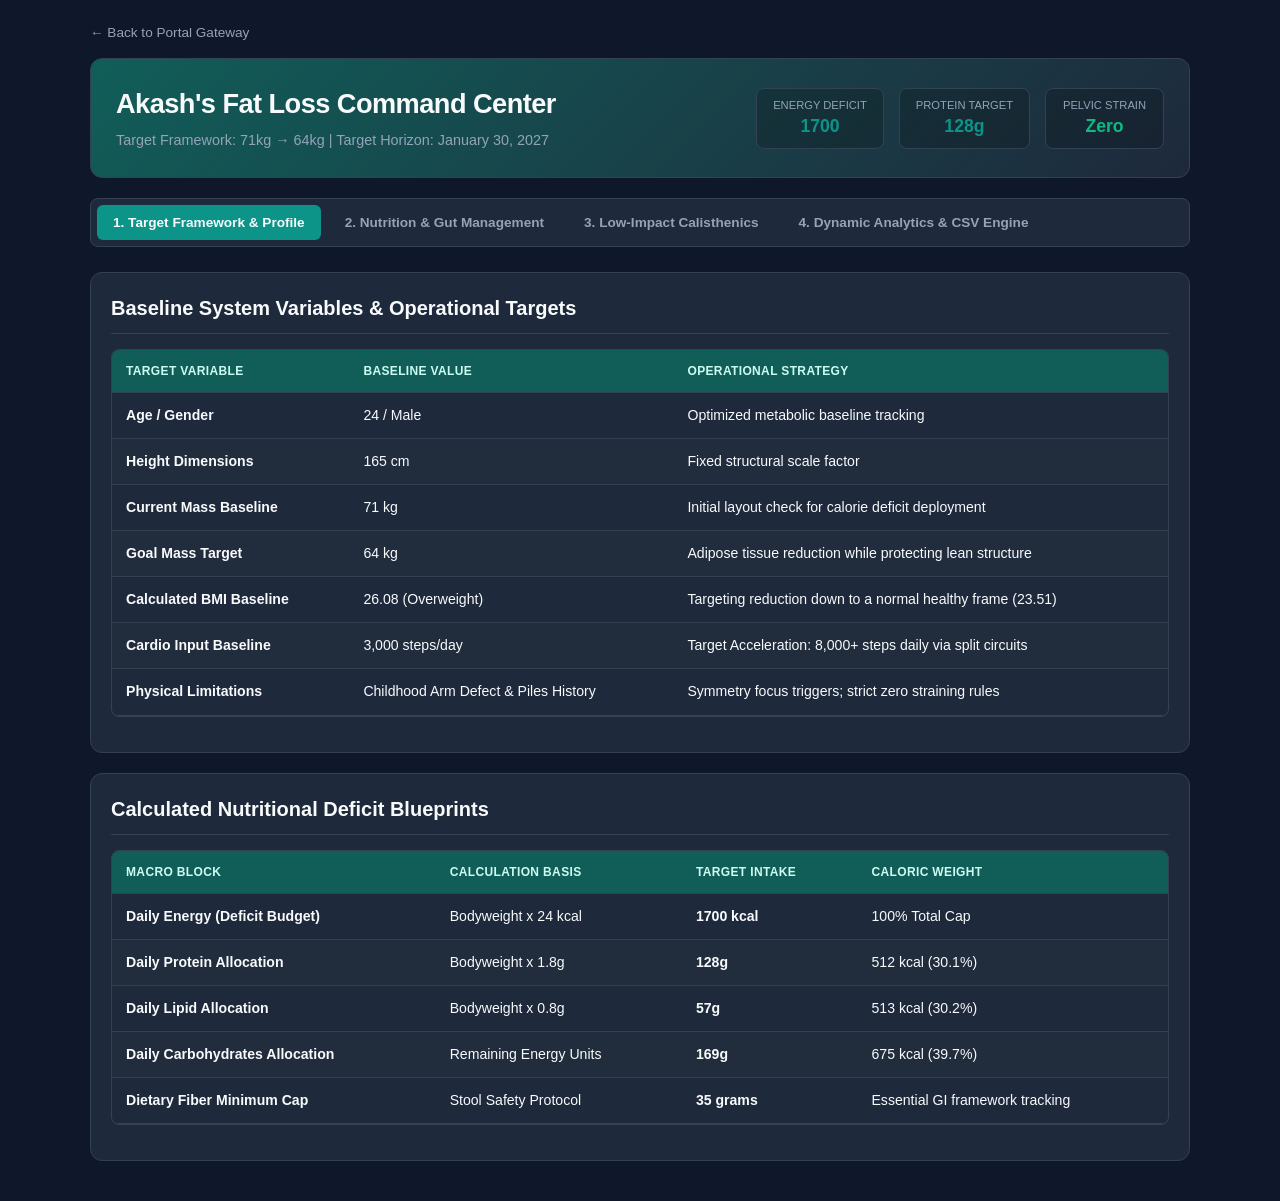
==== akash.html @ c90cad7f "Add Akash Interactive Fat Loss Dashboard HTML This file contains the complete HTML structure for the" ====
<!DOCTYPE html>
<html lang="en">
<head>
    <meta charset="UTF-8">
    <meta name="viewport" content="width=device-width, initial-scale=1.0">
    <title>Akash - Interactive Fat Loss Dashboard</title>
    <link rel="stylesheet" href="style.css">
</head>
<body class="akash-theme">
    <div class="container">
        <a href="index.html" class="back-portal-link">← Back to Portal Gateway</a>
        
        <header class="dashboard-header">
            <div class="header-title">
                <h1>Akash's Fat Loss Command Center</h1>
                <p>Target Framework: 71kg → 64kg | Target Horizon: January 30, 2027</p>
            </div>
            <div class="header-stats">
                <div class="stat-pill"><span>Energy Deficit</span><strong>1700</strong></div>
                <div class="stat-pill"><span>Protein Target</span><strong>128g</strong></div>
                <div class="stat-pill"><span>Pelvic Strain</span><strong style="color: var(--accent-success);">Zero</strong></div>
            </div>
        </header>

        <nav class="tab-navigation">
            <button class="nav-tab active" onclick="switchTab('profile')">1. Target Framework & Profile</button>
            <button class="nav-tab" onclick="switchTab('diet')">2. Nutrition & Gut Management</button>
            <button class="nav-tab" onclick="switchTab('workout')">3. Low-Impact Calisthenics</button>
            <button class="nav-tab" onclick="switchTab('tracker')">4. Dynamic Analytics & CSV Engine</button>
        </nav>

        <!-- TAB 1: PROFILE -->
        <div id="page-profile" class="dashboard-page active">
            <div class="card">
                <h2>Baseline System Variables & Operational Targets</h2>
                <div class="table-wrapper">
                    <table>
                        <thead>
                            <tr><th>Target Variable</th><th>Baseline Value</th><th>Operational Strategy</th></tr>
                        </thead>
                        <tbody>
                            <tr><td><strong>Age / Gender</strong></td><td>24 / Male</td><td>Optimized metabolic baseline tracking</td></tr>
                            <tr><td><strong>Height Dimensions</strong></td><td>165 cm</td><td>Fixed structural scale factor</td></tr>
                            <tr><td><strong>Current Mass Baseline</strong></td><td>71 kg</td><td>Initial layout check for calorie deficit deployment</td></tr>
                            <tr><td><strong>Goal Mass Target</strong></td><td>64 kg</td><td>Adipose tissue reduction while protecting lean structure</td></tr>
                            <tr><td><strong>Calculated BMI Baseline</strong></td><td>26.08 (Overweight)</td><td>Targeting reduction down to a normal healthy frame (23.51)</td></tr>
                            <tr><td><strong>Cardio Input Baseline</strong></td><td>3,000 steps/day</td><td>Target Acceleration: 8,000+ steps daily via split circuits</td></tr>
                            <tr><td><strong>Physical Limitations</strong></td><td>Childhood Arm Defect & Piles History</td><td>Symmetry focus triggers; strict zero straining rules</td></tr>
                        </tbody>
                    </table>
                </div>
            </div>

            <div class="card">
                <h2>Calculated Nutritional Deficit Blueprints</h2>
                <div class="table-wrapper">
                    <table>
                        <thead>
                            <tr><th>Macro Block</th><th>Calculation Basis</th><th>Target Intake</th><th>Caloric Weight</th></tr>
                        </thead>
                        <tbody>
                            <tr><td><strong>Daily Energy (Deficit Budget)</strong></td><td>Bodyweight x 24 kcal</td><td><strong>1700 kcal</strong></td><td>100% Total Cap</td></tr>
                            <tr><td><strong>Daily Protein Allocation</strong></td><td>Bodyweight x 1.8g</td><td><strong>128g</strong></td><td>512 kcal (30.1%)</td></tr>
                            <tr><td><strong>Daily Lipid Allocation</strong></td><td>Bodyweight x 0.8g</td><td><strong>57g</strong></td><td>513 kcal (30.2%)</td></tr>
                            <tr><td><strong>Daily Carbohydrates Allocation</strong></td><td>Remaining Energy Units</td><td><strong>169g</strong></td><td>675 kcal (39.7%)</td></tr>
                            <tr><td><strong>Dietary Fiber Minimum Cap</strong></td><td>Stool Safety Protocol</td><td><strong>35 grams</strong></td><td>Essential GI framework tracking</td></tr>
                        </tbody>
                    </table>
                </div>
            </div>
        </div>

        <!-- TAB 2: NUTRITION & GUT CODE -->
        <div id="page-diet" class="dashboard-page">
            <div class="card">
                <h2>Time-Wise Meal Integration & GI Comfort Schedule</h2>
                <div class="table-wrapper">
                    <table>
                        <thead>
                            <tr><th>Time Block</th><th>Meal / Hydration Element</th><th>Target Nutritional Strategy</th></tr>
                        </thead>
                        <tbody>
                            <tr><td><strong>06:30 AM</strong></td><td>Wake Up Protocol</td><td>2 Glasses of warm water immediately to stimulate healthy digestion.</td></tr>
                            <tr><td><strong>07:00 AM</strong></td><td>Home Workout Phase</td><td>30-45 Mins low-impact morning calisthenics on an empty stomach.</td></tr>
                            <tr><td><strong>09:00 AM</strong></td><td>Breakfast Window</td><td>High Protein (Egg Whites / Sprouted Moong). High satiety index.</td></tr>
                            <tr><td><strong>12:30 PM</strong></td><td>Lunch Window</td><td>2 Wheat Rotis + High Fiber Cooked Sabzi + Curd + Large Salad bowl.</td></tr>
                            <tr><td><strong>04:00 PM</strong></td><td>Evening Snack</td><td>1 High Fiber Fruit (Apple/Papaya) + 30g Roasted Chana + 1 Cup Tea.</td></tr>
                            <tr><td><strong>06:30 PM</strong></td><td>Cardio Step Split</td><td>30-minute steady paced outdoor walk to reach daily step goals.</td></tr>
                            <tr><td><strong>08:00 PM</strong></td><td>Dinner Window</td><td>1 Cup Rice or 1 Roti paired with high protein (Paneer or Soya pieces).</td></tr>
                            <tr><td><strong>09:30 PM</strong></td><td>Piles Prophylaxis</td><td>1 tsp Isabgol (Psyllium Husk) mixed in warm water to ease morning digestion.</td></tr>
                            <tr><td><strong>10:00 PM</strong></td><td>Sleep Protocol</td><td>8 Hours of complete sleep to optimize natural fat loss.</td></tr>
                        </tbody>
                    </table>
                </div>
            </div>

            <div class="card">
                <h2>7-Day High-Protein Eggitarian Menu Layout</h2>
                <div class="table-wrapper">
                    <table>
                        <thead>
                            <tr><th>Day</th><th>Breakfast (9 AM)</th><th>Lunch (12:30 PM)</th><th>Snack (4 PM)</th><th>Dinner (8 PM)</th></tr>
                        </thead>
                        <tbody>
                            <tr><td><strong>MON</strong></td><td>3 Egg Whites + 1 Slice Whole Wheat Toast</td><td>2 Rotis + Sprouted Moong Dal + Large Salad + 100g Curd</td><td>1 Apple + 1 Cup Tea + 30g Chana</td><td>1 Cup Rice + 100g Grilled Paneer + Spinach</td></tr>
                            <tr><td><strong>TUE</strong></td><td>1 Cup Veg Dalia cooked with 30g Paneer</td><td>2 Rotis + Rajma + Cooked Cauliflower + Salad</td><td>1 Banana + 100g Low-fat Curd</td><td>1.5 Cups Soya Chunks Bhurji + Greens</td></tr>
                            <tr><td><strong>WED</strong></td><td>3 Egg Whites Veggie Scramble + 1 Toast</td><td>2 Rotis + Chole Curry + Carrots/Peas + Salad</td><td>1 Guava + 40g Chana + 1 Cup Tea</td><td>1 Cup Rice + Moong Dal + 100g Paneer Bhurji</td></tr>
                            <tr><td><strong>THU</strong></td><td>1.5 Cups Oats cooked in water with 150ml Milk</td><td>2 Rotis + Lauki Sabzi + 100g Curd + Big Salad</td><td>1 Orange + 3 Hard Boiled Egg Whites</td><td>120g Soya Chaap Curry + 1 Roti + Salad</td></tr>
                            <tr><td><strong>FRI</strong></td><td>3 Egg Whites + 1 Slice Whole Wheat Toast</td><td>2 Rotis + Light Dal Fry + Cabbage Sabzi + Salad</td><td>1 Apple + 1 Cup Tea + 30g Chana</td><td>1 Cup Rice + 100g Paneer Tikka (Home Cooked)</td></tr>
                            <tr><td><strong>SAT</strong></td><td>3 Moong Dal Chillas + 30g Paneer stuffing</td><td>2 Rotis + Black Chana Curry + 100g Curd + Salad</td><td>1 Cup Buttermilk + 1 Banana</td><td>150g Soya Chunks Pulav + Veg Raita bowl</td></tr>
                            <tr><td><strong>SUN</strong></td><td>3 Egg Whites Veggie Omelette + Sprouts</td><td>2 Rotis + Mixed Dal + Seasonal Greens + Salad</td><td>1 Fresh Fruit + 5 Raw Almonds</td><td>1 Cup Rice + Yellow Dal + 100g Paneer Saag</td></tr>
                        </tbody>
                    </table>
                </div>
            </div>

            <div class="alert-box danger">
                <strong>Strict Strategic Limitations Engine:</strong> Eliminate all multi-refined structures (Maida biscuits, bakery items) to protect the lower GI tract. Zero heavy red spices allowed. Keep daily fluids strictly at 3.0 Liters minimum.
            </div>
        </div>

        <!-- TAB 3: WORKOUT -->
        <div id="page-workout" class="dashboard-page">
            <div class="card">
                <h2>7-Day Zero-Equipment Home Fitness Matrix</h2>
                <div class="alert-box danger">
                    <strong>Valsalva Pressure Prevention Metric:</strong> Under no circumstances do you hold your breath during push adjustments. Exhale completely on internal structural extension movements to prevent pelvic floor arterial vascular pooling spikes.
                </div>
                <div class="table-wrapper">
                    <table>
                        <thead>
                            <tr><th>Target Day</th><th>Focus Split</th><th>Selected Exercise Movements</th><th>Target Sets x Reps</th><th>Biomechanical Strategy</th></tr>
                        </thead>
                        <tbody>
                            <tr><td><strong>Monday</strong></td><td>Full Body Tone</td><td>Bodyweight Box Squats, Incline Wall Push-ups, Glute Bridges</td><td>3 Sets x 12-15 Reps</td><td>Wall push-ups reduce the structural load on your weaker right arm while working your chest.</td></tr>
                            <tr><td><strong>Tuesday</strong></td><td>Core & Steps Boost</td><td>Standing Knee-to-Elbow Crunches, Superman Holds, Steady Outdoor Walk</td><td>3 Sets x 15 Reps + 45m Walk</td><td>Avoid standard floor crunches entirely to prevent pressure build-up in your pelvic floor.</td></tr>
                            <tr><td><strong>Wednesday</strong></td><td>Right Arm Balance</td><td>Unilateral Right-Arm Water Bottle Rows, Towel Isometric Contractions</td><td>4 Sets x 15 Reps (Right Only)</td><td>Isolate your right arm first to build strength. Match the rep count on your left side without pushing it to failure.</td></tr>
                            <tr><td><strong>Thursday</strong></td><td>Mobility Reset</td><td>Gentle Cat-Cow Stretches, Thoracic Rotations, LISS Walking</td><td>3 Sets x 10 Reps + 30m Walk</td><td>Active recovery routine to increase blood flow and keep your digestion moving smoothly.</td></tr>
                            <tr><td><strong>Friday</strong></td><td>Lower Body Base</td><td>Chair Squats, Single-Leg Glute Bridges, Standing Calf Raises</td><td>3 Sets x 15 Reps</td><td>Builds lower body strength and balances your core without needing heavy weights.</td></tr>
                        </tbody>
                    </table>
                </div>
            </div>
        </div>

        <!-- TAB 4: TRACKER & CSV ENGINE -->
        <div id="page-tracker" class="dashboard-page">
            <div class="grid-2">
                <div class="card">
                    <h2>Log Daily Progress Metrics</h2>
                    <form id="metricsForm" onsubmit="handleLogSubmission(event)">
                        <div class="form-grid">
                            <div class="form-group">
                                <label for="logDate">Logging Date</label>
                                <input type="date" id="logDate" required>
                            </div>
                            <div class="form-group">
                                <label for="logWeight">Weight (kg)</label>
                                <input type="number" id="logWeight" step="0.05" min="50" max="95" placeholder="71.0" required>
                            </div>
                            <div class="form-group">
                                <label for="logSteps">Steps Logged</label>
                                <input type="number" id="logSteps" min="0" max="40000" placeholder="8500" required>
                            </div>
                        </div>
                        <div class="form-grid">
                            <div class="form-group">
                                <label for="logSleep">Sleep Hours</label>
                                <input type="number" id="logSleep" step="0.5" min="4" max="12" placeholder="8" required>
                            </div>
                            <div class="form-group">
                                <label for="logPiles">GI / Piles Discomfort Status</label>
                                <select id="logPiles">
                                    <option value="1">1 - Clear / No Issues</option>
                                    <option value="2">2 - Minor Sensation Alert</option>
                                    <option value="3">3 - Irritation Warn (Increase Fluids)</option>
                                    <option value="4">4 - High Inflammation (Halt Training)</option>
                                    <option value="5">5 - Severe Flare-up (Rest Only)</option>
                                </select>
                            </div>
                        </div>
                        <button type="submit" class="btn-action">Commit Data Entry</button>
                    </form>
                </div>

                <div class="card">
                    <h2>GitHub CSV Engine Sync Utility</h2>
                    <p class="helper-text">Maintain full data history completely free using your repository files:</p>
                    <ol style="padding-left: 20px; font-size: 0.85rem; line-height: 1.4; color: var(--text-muted); margin: 10px 0;">
                        <li>Click the button below to compile your logs into a standard clean layout.</li>
                        <li>Save the file directly as <code style="color: #2dd4bf;">akash_data.csv</code>.</li>
                        <li>Upload or commit this file into your GitHub repo root folder to permanently back up your progress.</li>
                    </ol>
                    <div style="display: flex; gap: 10px; margin-top: 15px;">
                        <button onclick="downloadCSVData()" class="btn-action btn-csv">Download Updated CSV</button>
                        <button onclick="clearTrackingLogs()" style="background: #991b1b; color: white;" class="btn-action">Reset Cache</button>
                    </div>
                </div>
            </div>

            <div class="card">
                <h2>Historical Metrics Log Table</h2>
                <div class="table-wrapper">
                    <table>
                        <thead>
                            <tr>
                                <th>Date Logged</th>
                                <th>Mass Metrics</th>
                                <th>Net Variant</th>
                                <th>Step Volume</th>
                                <th>Sleep Volume</th>
                                <th>GI Safety Assessment</th>
                            </tr>
                        </thead>
                        <tbody id="trackerTableRows"></tbody>
                    </table>
                </div>
            </div>
            
            <div class="card">
                <h2>Monthly Food Budget System (~₹4,000 Cap Limits)</h2>
                <div class="table-wrapper">
                    <table>
                        <thead>
                            <tr><th>Target Category Allocation</th><th>Items Included Inventory</th><th>Projected Investment Share</th></tr>
                        </thead>
                        <tbody>
                            <tr><td><strong>Eggitarian Foundations</strong></td><td>Farm Eggs (16 weekly allocation) + Bulk Soya components</td><td>₹670</td></tr>
                            <tr><td><strong>Dairy Blocks</strong></td><td>Low-Fat Paneer stocks + Standard Toned Milk + Curd settings</td><td>₹1,000</td></tr>
                            <tr><td><strong>Grains & Staples</strong></td><td>Whole Chakki Atta, Oats, Dalia, Poha, Basmati Rice variants</td><td>₹800</td></tr>
                            <tr><td><strong>High-Fiber Produce Cart</strong></td><td>Papayas (high volume), Apples, Spinach, Lauki, Torai, Greens</td><td>₹1,400</td></tr>
                            <tr><td><strong>Supplements System</strong></td><td>Organic Isabgol (Psyllium Husk - 1 Large pack block)</td><td>₹130</td></tr>
                        </tbody>
                    </table>
                </div>
            </div>
        </div>
    </div>

    <script>
        const BASELINE_MASS = 71.0;
        let userTrackingLogs = [];

        document.getElementById('logDate').value = new Date().toISOString().split('T')[0];

        window.onload = function() { loadInitialTrackingData(); };

        function switchTab(tabId) {
            document.querySelectorAll('.dashboard-page').forEach(page => page.classList.remove('active'));
            document.querySelectorAll('.nav-tab').forEach(tab => tab.classList.remove('active'));
            document.getElementById(`page-${tabId}`).classList.add('active');
            event.currentTarget.classList.add('active');
        }

        function loadInitialTrackingData() {
            const cache = localStorage.getItem('akash_fitness_logs');
            if(cache) {
                userTrackingLogs = JSON.parse(cache);
            } else {
                userTrackingLogs = [
                    { date: "2026-07-15", weight: 71.0, steps: 3000, sleep: 8.0, piles: "1" },
                    { date: "2026-07-16", weight: 70.7, steps: 6200, sleep: 7.5, piles: "2" },
                    { date: "2026-07-17", weight: 70.4, steps: 8500, sleep: 8.0, piles: "1" }
                ];
                localStorage.setItem('akash_fitness_logs', JSON.stringify(userTrackingLogs));
            }
            renderTrackingTable();
        }

        function handleLogSubmission(event) {
            event.preventDefault();
            const entry = {
                date: document.getElementById('logDate').value,
                weight: parseFloat(document.getElementById('logWeight').value),
                steps: parseInt(document.getElementById('logSteps').value),
                sleep: parseFloat(document.getElementById('logSleep').value),
                piles: document.getElementById('logPiles').value
            };
            userTrackingLogs = userTrackingLogs.filter(item => item.date !== entry.date);
            userTrackingLogs.push(entry);
            userTrackingLogs.sort((a,b) => new Date(a.date) - new Date(b.date));
            localStorage.setItem('akash_fitness_logs', JSON.stringify(userTrackingLogs));
            renderTrackingTable();
            document.getElementById('metricsForm').reset();
            document.getElementById('logDate').value = new Date().toISOString().split('T')[0];
        }

        function renderTrackingTable() {
            const targetBody = document.getElementById('trackerTableRows');
            targetBody.innerHTML = "";
            if(userTrackingLogs.length === 0) {
                targetBody.innerHTML = `<tr><td colspan="6" style="text-align:center; color:var(--text-muted);">No logs stored in localized engine data.</td></tr>`;
                return;
            }
            userTrackingLogs.forEach(entry => {
                const diff = (entry.weight - BASELINE_MASS).toFixed(2);
                const diffText = diff <= 0 ? `${diff} kg` : `+${diff} kg`;
                const color = diff <= 0 ? '#10b981' : '#ef4444';
                let status = `<span style="color:#10b981;">Stabilized</span>`;
                if(entry.piles >= 3) status = `<span style="color:#f59e0b; font-weight:700;">GI Stress Warn</span>`;
                if(entry.piles >= 4) status = `<span style="color:#ef4444; font-weight:700;">Halt Straining</span>`;

                targetBody.innerHTML += `
                    <tr>
                        <td><strong>${entry.date}</strong></td>
                        <td>${entry.weight.toFixed(2)} kg</td>
                        <td style="color:${color}; font-weight:700;">${diffText}</td>
                        <td>${entry.steps.toLocaleString()} / 8,000</td>
                        <td>${entry.sleep} Hrs</td>
                        <td>${status}</td>
                    </tr>`;
            });
        }

        function downloadCSVData() {
            if(userTrackingLogs.length === 0) return;
            let csvContent = "data:text/csv;charset=utf-8,Date,Weight_kg,Daily_Steps,Sleep_Hours,Piles_Irritation_Level\n";
            userTrackingLogs.forEach(r => { csvContent += `${r.date},${r.weight},${r.steps},${r.sleep},${r.piles}\n`; });
            const anchor = document.createElement("a");
            anchor.setAttribute("href", encodeURI(csvContent));
            anchor.setAttribute("download", "akash_data.csv");
            document.body.appendChild(anchor);
            anchor.click();
            document.body.removeChild(anchor);
        }

        function clearTrackingLogs() {
            if(confirm("Confirm deletion of localized cache repository data updates?")) {
                localStorage.removeItem('akash_fitness_logs');
                loadInitialTrackingData();
            }
        }
    </script>
</body>
</html>
---- style.css ----
/* Central Architecture Tokens */
:root {
    --bg-main: #0f172a;
    --bg-card: #1e293b;
    --text-light: #f8fafc;
    --text-muted: #94a3b8;
    --border: #334155;
    --accent-success: #10b981;
    --accent-warning: #f59e0b;
    --accent-danger: #ef4444;
}

/* Dynamic Profile Variant Triggers */
body.vaibhav-theme {
    --primary: #3b82f6;
    --primary-hover: #2563eb;
    --header-gradient: linear-gradient(135deg, #1e3a8a, #1e293b);
    --table-th-bg: #172554;
    --table-th-text: #93c5fd;
}

body.akash-theme {
    --primary: #0d9488;
    --primary-hover: #0f766e;
    --header-gradient: linear-gradient(135deg, #115e59, #1e293b);
    --table-th-bg: #115e59;
    --table-th-text: #ccfbf1;
}

/* Base Document Configuration */
body {
    font-family: -apple-system, BlinkMacSystemFont, "Segoe UI", Roboto, sans-serif;
    background-color: var(--bg-main);
    color: var(--text-light);
    margin: 0;
    padding: 0;
    line-height: 1.5;
}

.container {
    max-width: 1100px;
    margin: 0 auto;
    padding: 20px;
}

/* Portal Homepage Specific Elements */
.portal-body {
    background: radial-gradient(circle at top right, #1e293b, #0f172a);
    min-height: 100vh;
    display: flex;
    align-items: center;
    justify-content: center;
}
.portal-container { max-width: 700px; width: 100%; }
.portal-header { text-align: center; margin-bottom: 40px; }
.portal-header h1 { font-size: 2.2rem; font-weight: 800; letter-spacing: -0.03em; color: #f8fafc; }
.portal-header p { color: var(--text-muted); margin-top: 10px; }

.portal-grid {
    display: grid;
    grid-template-columns: 1fr 1fr;
    gap: 25px;
}
@media (max-width: 640px) { .portal-grid { grid-template-columns: 1fr; } }

.profile-card {
    background: var(--bg-card);
    border: 1px solid var(--border);
    border-radius: 16px;
    padding: 30px;
    text-align: center;
    position: relative;
    overflow: hidden;
    transition: all 0.3s cubic-bezier(0.4, 0, 0.2, 1);
}
.profile-card:hover { transform: translateY(-5px); border-color: #475569; box-shadow: 0 10px 25px -5px rgba(0,0,0,0.3); }

.profile-card h2 { margin: 0 0 8px 0; font-size: 1.8rem; font-weight: 700; }
.card-specs { text-align: left; margin: 20px 0; background: rgba(0,0,0,0.2); padding: 15px; border-radius: 10px; }
.card-specs p { margin: 6px 0; font-size: 0.9rem; color: #e2e8f0; }

.badge { display: inline-block; padding: 4px 12px; border-radius: 20px; font-size: 0.8rem; font-weight: 700; }
.badge-gain { background: #1e3a8a; color: #93c5fd; }
.badge-loss { background: #064e3b; color: #a7f3d0; }

/* Global Button Archetypes */
.btn { display: block; padding: 12px; border-radius: 8px; text-decoration: none; font-weight: 700; color: white; transition: all 0.2s; }
.btn-gain { background: #3b82f6; } .btn-gain:hover { background: #2563eb; }
.btn-loss { background: #0d9488; } .btn-loss:hover { background: #0f766e; }

/* Dashboard Internal Subpage Elements */
.dashboard-header {
    background: var(--header-gradient);
    padding: 25px;
    border-radius: 12px;
    border: 1px solid var(--border);
    margin-bottom: 20px;
    display: flex;
    justify-content: space-between;
    align-items: center;
    flex-wrap: wrap;
    gap: 15px;
}
.header-title h1 { margin: 0; font-size: 1.7rem; font-weight: 700; letter-spacing: -0.02em; }
.header-title p { margin: 5px 0 0 0; color: var(--text-muted); font-size: 0.9rem; }
.header-stats { display: flex; gap: 15px; }

.stat-pill {
    background: rgba(0, 0, 0, 0.2);
    padding: 8px 16px;
    border-radius: 8px;
    border: 1px solid var(--border);
    text-align: center;
    min-width: 85px;
}
.stat-pill span { display: block; font-size: 0.7rem; color: var(--text-muted); text-transform: uppercase; }
.stat-pill strong { font-size: 1.1rem; color: var(--primary); }

/* Navigation Infrastructure */
.tab-navigation {
    display: flex;
    gap: 8px;
    background: var(--bg-card);
    padding: 6px;
    border-radius: 8px;
    border: 1px solid var(--border);
    margin-bottom: 25px;
    overflow-x: auto;
}
.nav-tab {
    background: transparent;
    border: none;
    color: var(--text-muted);
    padding: 10px 16px;
    font-size: 0.85rem;
    font-weight: 600;
    border-radius: 6px;
    cursor: pointer;
    transition: all 0.2s;
    white-space: nowrap;
}
.nav-tab:hover { color: var(--text-light); background: rgba(255,255,255,0.02); }
.nav-tab.active { background: var(--primary); color: var(--text-light); }

/* Visibility Engine */
.dashboard-page { display: none; }
.dashboard-page.active { display: block; }

/* Card Components */
.card { background: var(--bg-card); border-radius: 12px; border: 1px solid var(--border); padding: 20px; margin-bottom: 20px; }
.card h2 { margin-top: 0; font-size: 1.25rem; border-bottom: 1px solid var(--border); padding-bottom: 10px; margin-bottom: 15px; color: var(--text-light); }

/* Responsive Grid / Data View Layouts */
.table-wrapper { overflow-x: auto; border-radius: 8px; border: 1px solid var(--border); margin: 15px 0; }
table { width: 100%; border-collapse: collapse; text-align: left; font-size: 0.88rem; }
th, td { padding: 12px 14px; border-bottom: 1px solid var(--border); vertical-align: top; }
th { background: var(--table-th-bg); color: var(--table-th-text); font-weight: 600; text-transform: uppercase; font-size: 0.75rem; letter-spacing: 0.03em; }
tr:nth-child(even) { background: rgba(255,255,255,0.01); }

/* Context Alert Framework */
.alert-box { background-color: #fff7ed; border: 1px solid #ffedd5; border-left: 4px solid #f97316; padding: 15px; border-radius: 8px; font-size: 0.88rem; margin: 15px 0; color: #1e293b; }
.alert-box.danger { background-color: #451a03; border-color: #78350f; border-left-color: var(--accent-danger); color: #ffedd5; }
.alert-box.success { background-color: #022c22; border-color: #064e3b; border-left-color: var(--accent-success); color: #d1fae5; }

/* Form Field Intermediaries */
.form-grid { display: grid; grid-template-columns: repeat(auto-fit, minmax(140px, 1fr)); gap: 12px; margin-bottom: 12px; }
.form-group { display: flex; flex-direction: column; gap: 5px; }
.form-group label { font-size: 0.78rem; color: var(--text-muted); font-weight: 500; }
.form-group input, .form-group select { background: var(--bg-main); border: 1px solid var(--border); padding: 9px 12px; border-radius: 6px; color: var(--text-light); font-size: 0.88rem; }
.form-group input:focus, .form-group select:focus { border-color: var(--primary); outline: none; }

.btn-action { background: var(--primary); color: white; border: none; padding: 10px 20px; font-weight: 600; border-radius: 6px; cursor: pointer; transition: background 0.2s; font-size: 0.88rem; }
.btn-action:hover { background: var(--primary-hover); }
.btn-action.btn-csv { background: var(--accent-success); } .btn-action.btn-csv:hover { background: #059669; }

.grid-2 { display: grid; grid-template-columns: 1fr 1fr; gap: 20px; }
.back-portal-link { display: inline-block; margin-bottom: 15px; color: var(--text-muted); text-decoration: none; font-size: 0.85rem; font-weight: 500; }
.back-portal-link:hover { color: var(--text-light); }
.helper-text { font-size: 0.82rem; color: var(--text-muted); margin: 4px 0; }

@media (max-width: 768px) {
    .grid-2 { grid-template-columns: 1fr; }
    .dashboard-header { flex-direction: column; align-items: flex-start; }
    .header-stats { width: 100%; justify-content: flex-start; }
    th, td { padding: 10px 12px; font-size: 0.82rem; }
}
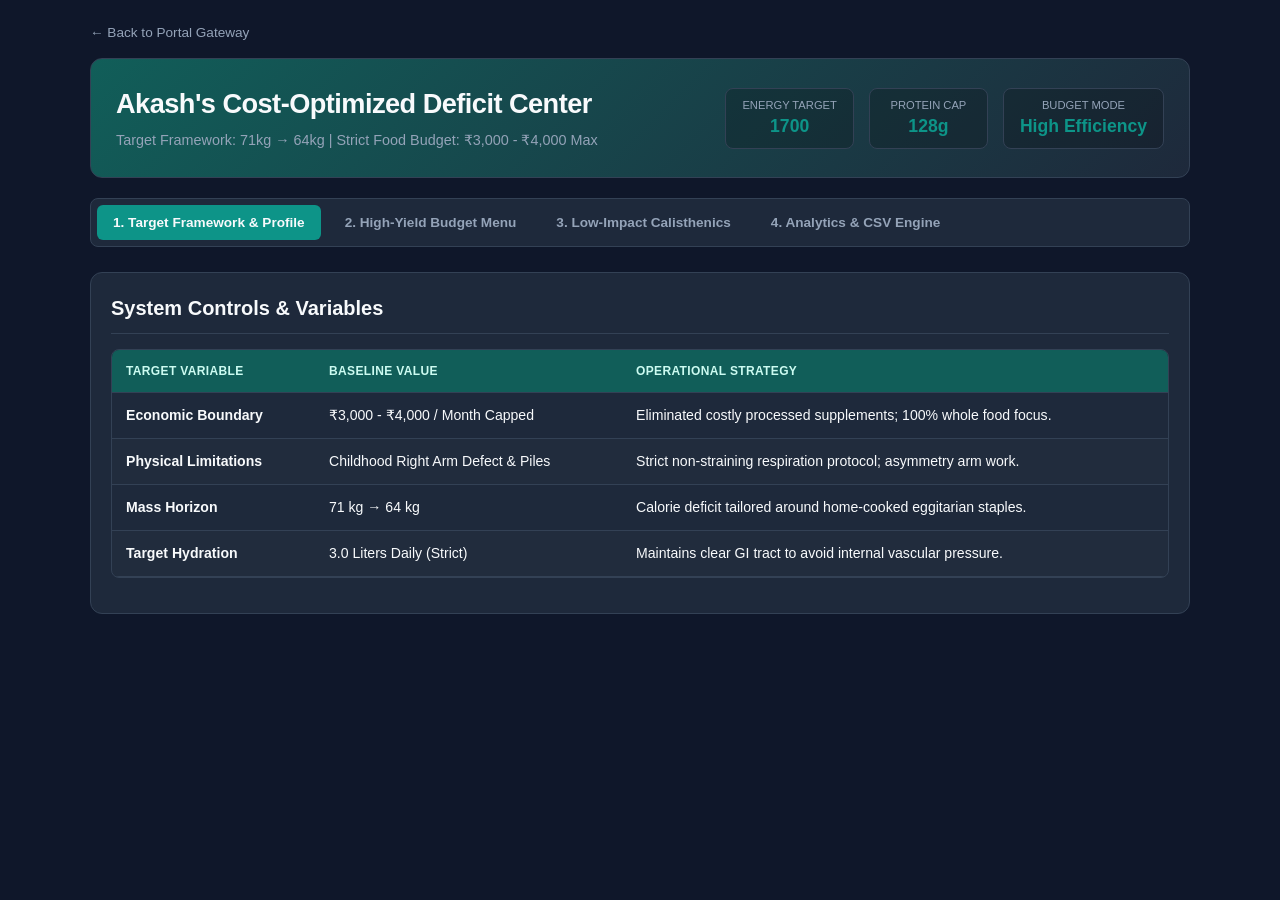
==== commit 06ed77b1: "Replace workout details with new phases and routines" ====
--- a/akash.html
+++ b/akash.html
@@ -3,7 +3,7 @@
 <head>
     <meta charset="UTF-8">
     <meta name="viewport" content="width=device-width, initial-scale=1.0">
-    <title>Akash - Interactive Fat Loss Dashboard</title>
+    <title>Akash - Strict Budget Fat Loss Dashboard</title>
     <link rel="stylesheet" href="style.css">
 </head>
 <body class="akash-theme">
@@ -12,323 +12,240 @@
         
         <header class="dashboard-header">
             <div class="header-title">
-                <h1>Akash's Fat Loss Command Center</h1>
-                <p>Target Framework: 71kg → 64kg | Target Horizon: January 30, 2027</p>
+                <h1>Akash's Cost-Optimized Deficit Center</h1>
+                <p>Target Framework: 71kg → 64kg | Strict Food Budget: ₹3,000 - ₹4,000 Max</p>
             </div>
             <div class="header-stats">
-                <div class="stat-pill"><span>Energy Deficit</span><strong>1700</strong></div>
-                <div class="stat-pill"><span>Protein Target</span><strong>128g</strong></div>
-                <div class="stat-pill"><span>Pelvic Strain</span><strong style="color: var(--accent-success);">Zero</strong></div>
+                <div class="stat-pill"><span>Energy Target</span><strong>1700</strong></div>
+                <div class="stat-pill"><span>Protein Cap</span><strong>128g</strong></div>
+                <div class="stat-pill"><span>Budget Mode</span><strong>High Efficiency</strong></div>
             </div>
         </header>
 
         <nav class="tab-navigation">
             <button class="nav-tab active" onclick="switchTab('profile')">1. Target Framework & Profile</button>
-            <button class="nav-tab" onclick="switchTab('diet')">2. Nutrition & Gut Management</button>
+            <button class="nav-tab" onclick="switchTab('diet')">2. High-Yield Budget Menu</button>
             <button class="nav-tab" onclick="switchTab('workout')">3. Low-Impact Calisthenics</button>
-            <button class="nav-tab" onclick="switchTab('tracker')">4. Dynamic Analytics & CSV Engine</button>
+            <button class="nav-tab" onclick="switchTab('tracker')">4. Analytics & CSV Engine</button>
         </nav>
 
         <!-- TAB 1: PROFILE -->
         <div id="page-profile" class="dashboard-page active">
             <div class="card">
-                <h2>Baseline System Variables & Operational Targets</h2>
+                <h2>System Controls & Variables</h2>
                 <div class="table-wrapper">
                     <table>
                         <thead>
                             <tr><th>Target Variable</th><th>Baseline Value</th><th>Operational Strategy</th></tr>
                         </thead>
                         <tbody>
-                            <tr><td><strong>Age / Gender</strong></td><td>24 / Male</td><td>Optimized metabolic baseline tracking</td></tr>
-                            <tr><td><strong>Height Dimensions</strong></td><td>165 cm</td><td>Fixed structural scale factor</td></tr>
-                            <tr><td><strong>Current Mass Baseline</strong></td><td>71 kg</td><td>Initial layout check for calorie deficit deployment</td></tr>
-                            <tr><td><strong>Goal Mass Target</strong></td><td>64 kg</td><td>Adipose tissue reduction while protecting lean structure</td></tr>
-                            <tr><td><strong>Calculated BMI Baseline</strong></td><td>26.08 (Overweight)</td><td>Targeting reduction down to a normal healthy frame (23.51)</td></tr>
-                            <tr><td><strong>Cardio Input Baseline</strong></td><td>3,000 steps/day</td><td>Target Acceleration: 8,000+ steps daily via split circuits</td></tr>
-                            <tr><td><strong>Physical Limitations</strong></td><td>Childhood Arm Defect & Piles History</td><td>Symmetry focus triggers; strict zero straining rules</td></tr>
+                            <tr><td><strong>Economic Boundary</strong></td><td>₹3,000 - ₹4,000 / Month Capped</td><td>Eliminated costly processed supplements; 100% whole food focus.</td></tr>
+                            <tr><td><strong>Physical Limitations</strong></td><td>Childhood Right Arm Defect & Piles</td><td>Strict non-straining respiration protocol; asymmetry arm work.</td></tr>
+                            <tr><td><strong>Mass Horizon</strong></td><td>71 kg → 64 kg</td><td>Calorie deficit tailored around home-cooked eggitarian staples.</td></tr>
+                            <tr><td><strong>Target Hydration</strong></td><td>3.0 Liters Daily (Strict)</td><td>Maintains clear GI tract to avoid internal vascular pressure.</td></tr>
                         </tbody>
                     </table>
                 </div>
             </div>
-
-            <div class="card">
-                <h2>Calculated Nutritional Deficit Blueprints</h2>
+        </div>
+
+        <!-- TAB 2: NUTRITION & MENU -->
+        <div id="page-diet" class="dashboard-page">
+            <div class="card">
+                <h2>₹3k–₹4k High-Yield Eggitarian Food Layout</h2>
                 <div class="table-wrapper">
                     <table>
                         <thead>
-                            <tr><th>Macro Block</th><th>Calculation Basis</th><th>Target Intake</th><th>Caloric Weight</th></tr>
+                            <tr><th>Day</th><th>Breakfast (9:00 AM)</th><th>Lunch (12:30 PM)</th><th>Snack (4:00 PM)</th><th>Dinner (8:00 PM)</th></tr>
                         </thead>
                         <tbody>
-                            <tr><td><strong>Daily Energy (Deficit Budget)</strong></td><td>Bodyweight x 24 kcal</td><td><strong>1700 kcal</strong></td><td>100% Total Cap</td></tr>
-                            <tr><td><strong>Daily Protein Allocation</strong></td><td>Bodyweight x 1.8g</td><td><strong>128g</strong></td><td>512 kcal (30.1%)</td></tr>
-                            <tr><td><strong>Daily Lipid Allocation</strong></td><td>Bodyweight x 0.8g</td><td><strong>57g</strong></td><td>513 kcal (30.2%)</td></tr>
-                            <tr><td><strong>Daily Carbohydrates Allocation</strong></td><td>Remaining Energy Units</td><td><strong>169g</strong></td><td>675 kcal (39.7%)</td></tr>
-                            <tr><td><strong>Dietary Fiber Minimum Cap</strong></td><td>Stool Safety Protocol</td><td><strong>35 grams</strong></td><td>Essential GI framework tracking</td></tr>
+                            <tr><td><strong>MON</strong></td><td>3 Egg Whites + 1 Wheat Roti</td><td>2 Rotis + Sprouted Moong Dal + Cucumber</td><td>30g Roasted Chana + 1 Apple</td><td>1 Cup Rice + 80g Paneer (Wholesale buy)</td></tr>
+                            <tr><td><strong>TUE</strong></td><td>1 Cup Veg Dalia (30g Paneer cubes inside)</td><td>2 Rotis + Thick Mixed Dal + Shredded Cabbage</td><td>1 Banana + 100g Home Curd</td><td>1.5 Cups Soya Chunks Bhurji (Loose pack Soya)</td></tr>
+                            <tr><td><strong>WED</strong></td><td>3 Egg Whites Scramble cooked with Onion/Tomato</td><td>2 Rotis + Chole Curry + Radish Salad</td><td>30g Roasted Chana + 1 Cup Tea</td><td>1 Cup Rice + Moong Dal + 80g Paneer Bhurji</td></tr>
+                            <tr><td><strong>THU</strong></td><td>1.5 Cups Oats cooked in water + 100ml Milk</td><td>2 Rotis + Lauki Sabzi + 100g Home Curd</td><td>1 Local Guava + 2 Boiled Egg Whites</td><td>120g Soya Chunk Curry + 1 Roti + Salad</td></tr>
+                            <tr><td><strong>FRI</strong></td><td>3 Egg Whites + 1 Wheat Roti</td><td>2 Rotis + Lentil Curry + Steamed Carrots</td><td>30g Roasted Chana + 1 Cup Tea</td><td>1 Cup Rice + 80g Pan-Seared Paneer</td></tr>
+                            <tr><td><strong>SAT</strong></td><td>3 Moong Dal Chillas (No oil)</td><td>2 Rotis + Black Chana Curry + Home Curd</td><td>1 Cup Fresh Chaas + 1 Banana</td><td>150g Soya Chunks Veggie Pulav</td></tr>
+                            <tr><td><strong>SUN</strong></td><td>3 Egg Whites Veggie Omelette</td><td>2 Rotis + Mixed Dal + Radish/Carrot Salad</td><td>1 Local Fruit + 4 Raw Peanuts</td><td>1 Cup Rice + Yellow Dal + 80g Paneer Saag</td></tr>
                         </tbody>
                     </table>
                 </div>
             </div>
         </div>
 
-        <!-- TAB 2: NUTRITION & GUT CODE -->
-        <div id="page-diet" class="dashboard-page">
-            <div class="card">
-                <h2>Time-Wise Meal Integration & GI Comfort Schedule</h2>
+<!-- TAB 3: WORKOUT -->
+<div id="page-workout" class="dashboard-page">
+    <div class="card">
+        <h2>Phase A: Strict Intra-Abdominal Pressure Filter (Essential Guard Rules)</h2>
+        <div class="alert-box danger" style="background-color: #451a03; border-left: 4px solid #f97316; color: #ffedd5;">
+            <strong>Anti-Straining Breathing Protocol (Piles Protection):</strong> Never hold your breath or push down into your pelvic floor when an exercise gets tough (avoid the Valsalva maneuver). Always keep your mouth slightly open and <strong>exhale through pursed lips during the hardest phase of a movement</strong> (e.g., when pushing up from a squat). If you feel internal pressure building up in your lower abdomen, stop the set immediately.
+        </div>
+    </div>
+    
+    <!-- TAB 3: WORKOUT -->
+    <div id="page-workout" class="dashboard-page">
+        <div class="card">
+            <h2>Phase A: Strict Intra-Abdominal Pressure Filter (Essential Guard Rules)</h2>
+            <div class="alert-box danger" style="background-color: #451a03; border-left: 4px solid #f97316; color: #ffedd5;">
+                <strong>Anti-Straining Breathing Protocol (Piles Protection):</strong> Never hold your breath or push down into your pelvic floor when an exercise gets tough (avoid the Valsalva maneuver). Always keep your mouth slightly open and <strong>exhale through pursed lips during the hardest phase of a movement</strong> (e.g., when pushing up from a squat). If you feel internal pressure building up in your lower abdomen, stop the set immediately.
+            </div>
+        </div>
+    
+        <div class="card">
+            <h2>Phase B: 7-Day Low-Impact Home Calisthenics Routine</h2>
+            <div class="table-wrapper">
+                <table>
+                    <thead>
+                        <tr>
+                            <th>Day Target</th>
+                            <th>Exercise Movement</th>
+                            <th>Prescription</th>
+                            <th>Target Rest</th>
+                            <th>Piles Safety Cues & Right Arm Realignment Focus</th>
+                        </tr>
+                    </thead>
+                    <tbody>
+                        <tr>
+                            <td rowspan="3"><strong>MON & FRI:<br>Full Body Base</strong></td>
+                            <td>Bodyweight Box Squats (Into Low Chair)</td>
+                            <td>3 Sets x 15 Reps</td>
+                            <td>60 Secs</td>
+                            <td>Sit back slowly until your hips touch the chair, then stand up. <em>Breathing:</em> Inhale as you lower down, exhale cleanly as you stand up.</td>
+                        </tr>
+                        <tr>
+                            <td>Incline Wall Push-ups</td>
+                            <td>3 Sets x 12 Reps</td>
+                            <td>60 Secs</td>
+                            <td>Place hands shoulder-width apart on a sturdy wall. Push down smoothly. This reduces bodyweight load, allowing your smaller right arm to build up strength safely.</td>
+                        </tr>
+                        <tr>
+                            <td>Floor Glute Bridges</td>
+                            <td>3 Sets x 15 Reps</td>
+                            <td>45 Secs</td>
+                            <td>Lie flat on your back with knees bent. Drive up through your heels to lift your hips. Squeeze your glutes at the top without arching your lower back.</td>
+                        </tr>
+                        <tr>
+                            <td rowspan="3"><strong>TUE & SAT:<br>Core & Engine</strong></td>
+                            <td>Standing Knee-to-Elbow Crunches</td>
+                            <td>3 Sets x 16 Alternating Reps</td>
+                            <td>45 Secs</td>
+                            <td>Stand tall and drive your right knee toward your left elbow, then switch sides. <strong>Replaces standard floor crunches</strong> to protect you from internal pelvic pressure.</td>
+                        </tr>
+                        <tr>
+                            <td>Bed-Braced Superman Holds</td>
+                            <td>3 Sets x 6 Reps (5s hold)</td>
+                            <td>45 Secs</td>
+                            <td>Lie face down on a firm bed mat. Lift your chest and arms slightly, holding for 5 seconds. Exhale naturally throughout the hold; never hold your breath.</td>
+                        </tr>
+                        <tr>
+                            <td>Steady Outdoor Cardio Walk</td>
+                            <td>45 Mins Continuous</td>
+                            <td>—</td>
+                            <td>Maintain a steady, purposeful stride. This safe, low-impact movement aids digestion and helps prevent constipation flare-ups.</td>
+                        </tr>
+                        <tr>
+                            <td rowspan="3"><strong>WED:<br>Arm Balance Focus</strong></td>
+                            <td>Unilateral Water-Bottle Rows (Right Arm Only)</td>
+                            <td>4 Sets x 15 Reps</td>
+                            <td>45 Secs</td>
+                            <td>Brace your left hand on a secure table. Row a weighted water bottle using only your smaller right arm. Concentrate on squeezing the shoulder blade back.</td>
+                        </tr>
+                        <tr>
+                            <td>Towel Isometric Bicep Pulses (Right Arm Only)</td>
+                            <td>3 Sets x 12 Contractions</td>
+                            <td>45 Secs</td>
+                            <td>Step on a long towel, grip it with your right hand at a 90-degree angle, and pull upward with max effort for 6 seconds per rep while exhaling.</td>
+                        </tr>
+                        <tr>
+                            <td>Left Arm Matching Volume Sets</td>
+                            <td>3 Sets x 12 Reps Only</td>
+                            <td>45 Secs</td>
+                            <td>Perform basic bodyweight or light bottle movements on the left side. Match the rep count of the right arm exactly to help correct asymmetry over time.</td>
+                        </tr>
+                        <tr>
+                            <td><strong>THU & SUN:<br>Mobility Phase</strong></td>
+                            <td>Cat-Cow & Thoracic Decompression Protocol</td>
+                            <td>20 Minutes Total Control</td>
+                            <td>30 Secs</td>
+                            <td>Move smoothly through gentle spine flexions on a soft floor mat. Focus on deep breathing to relax the pelvic floor muscles and release lower back tension.</td>
+                        </tr>
+                    </tbody>
+                </table>
+            </div>
+        </div>
+    </div>
+        <!-- TAB 4: TRACKER -->
+        <div id="page-tracker" class="dashboard-page">
+            <div class="grid-2">
+                <div class="card">
+                    <h2>Log Progress Variables</h2>
+                    <form id="metricsForm" onsubmit="handleLogSubmission(event)">
+                        <div class="form-grid"><div class="form-group"><label>Weight (kg)</label><input type="number" id="logWeight" step="0.05" required></div><div class="form-group"><label>Steps</label><input type="number" id="logSteps" required></div></div>
+                        <button type="submit" class="btn-action">Commit Entry Logs</button>
+                    </form>
+                </div>
+                <div class="card">
+                    <h2>CSV Actions</h2>
+                    <button onclick="downloadCSVData()" class="btn-action btn-csv">Download Updated CSV</button>
+                    <button onclick="navigator.clipboard.writeText(userTrackingLogs.map(r=>Object.values(r).join(',')).join('\n')); alert('CSV content copied!');" style="background: #475569; margin-top: 10px;" class="btn-action">Copy Raw CSV Text</button>
+                </div>
+            </div>
+
+            <div class="card">
+                <h2>Historical Metrics Log Table</h2>
+                <div class="table-wrapper"><table><thead><tr><th>Date</th><th>Weight</th><th>Steps</th><th>GI Comfort Status</th></tr></thead><tbody id="trackerTableRows"></tbody></table></div>
+            </div>
+            
+            <div class="card">
+                <h2>Monthly Food Budget System Breakdown (₹3,000 - ₹4,000 Cap Max)</h2>
                 <div class="table-wrapper">
                     <table>
                         <thead>
-                            <tr><th>Time Block</th><th>Meal / Hydration Element</th><th>Target Nutritional Strategy</th></tr>
+                            <tr><th>High-Yield Inventory Category</th><th>Items Included Blueprint</th><th>Projected Cost Share</th></tr>
                         </thead>
                         <tbody>
-                            <tr><td><strong>06:30 AM</strong></td><td>Wake Up Protocol</td><td>2 Glasses of warm water immediately to stimulate healthy digestion.</td></tr>
-                            <tr><td><strong>07:00 AM</strong></td><td>Home Workout Phase</td><td>30-45 Mins low-impact morning calisthenics on an empty stomach.</td></tr>
-                            <tr><td><strong>09:00 AM</strong></td><td>Breakfast Window</td><td>High Protein (Egg Whites / Sprouted Moong). High satiety index.</td></tr>
-                            <tr><td><strong>12:30 PM</strong></td><td>Lunch Window</td><td>2 Wheat Rotis + High Fiber Cooked Sabzi + Curd + Large Salad bowl.</td></tr>
-                            <tr><td><strong>04:00 PM</strong></td><td>Evening Snack</td><td>1 High Fiber Fruit (Apple/Papaya) + 30g Roasted Chana + 1 Cup Tea.</td></tr>
-                            <tr><td><strong>06:30 PM</strong></td><td>Cardio Step Split</td><td>30-minute steady paced outdoor walk to reach daily step goals.</td></tr>
-                            <tr><td><strong>08:00 PM</strong></td><td>Dinner Window</td><td>1 Cup Rice or 1 Roti paired with high protein (Paneer or Soya pieces).</td></tr>
-                            <tr><td><strong>09:30 PM</strong></td><td>Piles Prophylaxis</td><td>1 tsp Isabgol (Psyllium Husk) mixed in warm water to ease morning digestion.</td></tr>
-                            <tr><td><strong>10:00 PM</strong></td><td>Sleep Protocol</td><td>8 Hours of complete sleep to optimize natural fat loss.</td></tr>
+                            <tr><td><strong>Bulk Crates Eggs</strong></td><td>16 Eggs weekly bought from local wholesale market supplier</td><td>₹520</td></tr>
+                            <tr><td><strong>Wholesale Paneer slabs</strong></td><td>Local loose paneer blocks (bought in 1kg blocks to lower premium margins)</td><td>₹900</td></tr>
+                            <tr><td><strong>Staples Inventory</strong></td><td>Loose Whole Wheat Chakki Atta, Standard White Rice bags, 2kg bulk Soya Chunks pack</td><td>₹900</td></tr>
+                            <tr><td><strong>Local Greens Cart</strong></td><td>Direct vegetable market picks (Cabbage, Lauki, Tori, Spinach, seasonal Radish)</td><td>₹900</td></tr>
+                            <tr><td><strong>Digestive Maintenance</strong></td><td>1 Large Pack generic local Psyllium Husk (Isabgol) store brand</td><td>₹130</td></tr>
+                            <tr><td><strong>Total Budget Used</strong></td><td><strong>100% Home Cooked Cost Efficiency Framework</strong></td><td><strong>~₹3,350 / Month</strong></td></tr>
                         </tbody>
                     </table>
                 </div>
             </div>
-
-            <div class="card">
-                <h2>7-Day High-Protein Eggitarian Menu Layout</h2>
-                <div class="table-wrapper">
-                    <table>
-                        <thead>
-                            <tr><th>Day</th><th>Breakfast (9 AM)</th><th>Lunch (12:30 PM)</th><th>Snack (4 PM)</th><th>Dinner (8 PM)</th></tr>
-                        </thead>
-                        <tbody>
-                            <tr><td><strong>MON</strong></td><td>3 Egg Whites + 1 Slice Whole Wheat Toast</td><td>2 Rotis + Sprouted Moong Dal + Large Salad + 100g Curd</td><td>1 Apple + 1 Cup Tea + 30g Chana</td><td>1 Cup Rice + 100g Grilled Paneer + Spinach</td></tr>
-                            <tr><td><strong>TUE</strong></td><td>1 Cup Veg Dalia cooked with 30g Paneer</td><td>2 Rotis + Rajma + Cooked Cauliflower + Salad</td><td>1 Banana + 100g Low-fat Curd</td><td>1.5 Cups Soya Chunks Bhurji + Greens</td></tr>
-                            <tr><td><strong>WED</strong></td><td>3 Egg Whites Veggie Scramble + 1 Toast</td><td>2 Rotis + Chole Curry + Carrots/Peas + Salad</td><td>1 Guava + 40g Chana + 1 Cup Tea</td><td>1 Cup Rice + Moong Dal + 100g Paneer Bhurji</td></tr>
-                            <tr><td><strong>THU</strong></td><td>1.5 Cups Oats cooked in water with 150ml Milk</td><td>2 Rotis + Lauki Sabzi + 100g Curd + Big Salad</td><td>1 Orange + 3 Hard Boiled Egg Whites</td><td>120g Soya Chaap Curry + 1 Roti + Salad</td></tr>
-                            <tr><td><strong>FRI</strong></td><td>3 Egg Whites + 1 Slice Whole Wheat Toast</td><td>2 Rotis + Light Dal Fry + Cabbage Sabzi + Salad</td><td>1 Apple + 1 Cup Tea + 30g Chana</td><td>1 Cup Rice + 100g Paneer Tikka (Home Cooked)</td></tr>
-                            <tr><td><strong>SAT</strong></td><td>3 Moong Dal Chillas + 30g Paneer stuffing</td><td>2 Rotis + Black Chana Curry + 100g Curd + Salad</td><td>1 Cup Buttermilk + 1 Banana</td><td>150g Soya Chunks Pulav + Veg Raita bowl</td></tr>
-                            <tr><td><strong>SUN</strong></td><td>3 Egg Whites Veggie Omelette + Sprouts</td><td>2 Rotis + Mixed Dal + Seasonal Greens + Salad</td><td>1 Fresh Fruit + 5 Raw Almonds</td><td>1 Cup Rice + Yellow Dal + 100g Paneer Saag</td></tr>
-                        </tbody>
-                    </table>
-                </div>
-            </div>
-
-            <div class="alert-box danger">
-                <strong>Strict Strategic Limitations Engine:</strong> Eliminate all multi-refined structures (Maida biscuits, bakery items) to protect the lower GI tract. Zero heavy red spices allowed. Keep daily fluids strictly at 3.0 Liters minimum.
-            </div>
-        </div>
-
-        <!-- TAB 3: WORKOUT -->
-        <div id="page-workout" class="dashboard-page">
-            <div class="card">
-                <h2>7-Day Zero-Equipment Home Fitness Matrix</h2>
-                <div class="alert-box danger">
-                    <strong>Valsalva Pressure Prevention Metric:</strong> Under no circumstances do you hold your breath during push adjustments. Exhale completely on internal structural extension movements to prevent pelvic floor arterial vascular pooling spikes.
-                </div>
-                <div class="table-wrapper">
-                    <table>
-                        <thead>
-                            <tr><th>Target Day</th><th>Focus Split</th><th>Selected Exercise Movements</th><th>Target Sets x Reps</th><th>Biomechanical Strategy</th></tr>
-                        </thead>
-                        <tbody>
-                            <tr><td><strong>Monday</strong></td><td>Full Body Tone</td><td>Bodyweight Box Squats, Incline Wall Push-ups, Glute Bridges</td><td>3 Sets x 12-15 Reps</td><td>Wall push-ups reduce the structural load on your weaker right arm while working your chest.</td></tr>
-                            <tr><td><strong>Tuesday</strong></td><td>Core & Steps Boost</td><td>Standing Knee-to-Elbow Crunches, Superman Holds, Steady Outdoor Walk</td><td>3 Sets x 15 Reps + 45m Walk</td><td>Avoid standard floor crunches entirely to prevent pressure build-up in your pelvic floor.</td></tr>
-                            <tr><td><strong>Wednesday</strong></td><td>Right Arm Balance</td><td>Unilateral Right-Arm Water Bottle Rows, Towel Isometric Contractions</td><td>4 Sets x 15 Reps (Right Only)</td><td>Isolate your right arm first to build strength. Match the rep count on your left side without pushing it to failure.</td></tr>
-                            <tr><td><strong>Thursday</strong></td><td>Mobility Reset</td><td>Gentle Cat-Cow Stretches, Thoracic Rotations, LISS Walking</td><td>3 Sets x 10 Reps + 30m Walk</td><td>Active recovery routine to increase blood flow and keep your digestion moving smoothly.</td></tr>
-                            <tr><td><strong>Friday</strong></td><td>Lower Body Base</td><td>Chair Squats, Single-Leg Glute Bridges, Standing Calf Raises</td><td>3 Sets x 15 Reps</td><td>Builds lower body strength and balances your core without needing heavy weights.</td></tr>
-                        </tbody>
-                    </table>
-                </div>
-            </div>
-        </div>
-
-        <!-- TAB 4: TRACKER & CSV ENGINE -->
-        <div id="page-tracker" class="dashboard-page">
-            <div class="grid-2">
-                <div class="card">
-                    <h2>Log Daily Progress Metrics</h2>
-                    <form id="metricsForm" onsubmit="handleLogSubmission(event)">
-                        <div class="form-grid">
-                            <div class="form-group">
-                                <label for="logDate">Logging Date</label>
-                                <input type="date" id="logDate" required>
-                            </div>
-                            <div class="form-group">
-                                <label for="logWeight">Weight (kg)</label>
-                                <input type="number" id="logWeight" step="0.05" min="50" max="95" placeholder="71.0" required>
-                            </div>
-                            <div class="form-group">
-                                <label for="logSteps">Steps Logged</label>
-                                <input type="number" id="logSteps" min="0" max="40000" placeholder="8500" required>
-                            </div>
-                        </div>
-                        <div class="form-grid">
-                            <div class="form-group">
-                                <label for="logSleep">Sleep Hours</label>
-                                <input type="number" id="logSleep" step="0.5" min="4" max="12" placeholder="8" required>
-                            </div>
-                            <div class="form-group">
-                                <label for="logPiles">GI / Piles Discomfort Status</label>
-                                <select id="logPiles">
-                                    <option value="1">1 - Clear / No Issues</option>
-                                    <option value="2">2 - Minor Sensation Alert</option>
-                                    <option value="3">3 - Irritation Warn (Increase Fluids)</option>
-                                    <option value="4">4 - High Inflammation (Halt Training)</option>
-                                    <option value="5">5 - Severe Flare-up (Rest Only)</option>
-                                </select>
-                            </div>
-                        </div>
-                        <button type="submit" class="btn-action">Commit Data Entry</button>
-                    </form>
-                </div>
-
-                <div class="card">
-                    <h2>GitHub CSV Engine Sync Utility</h2>
-                    <p class="helper-text">Maintain full data history completely free using your repository files:</p>
-                    <ol style="padding-left: 20px; font-size: 0.85rem; line-height: 1.4; color: var(--text-muted); margin: 10px 0;">
-                        <li>Click the button below to compile your logs into a standard clean layout.</li>
-                        <li>Save the file directly as <code style="color: #2dd4bf;">akash_data.csv</code>.</li>
-                        <li>Upload or commit this file into your GitHub repo root folder to permanently back up your progress.</li>
-                    </ol>
-                    <div style="display: flex; gap: 10px; margin-top: 15px;">
-                        <button onclick="downloadCSVData()" class="btn-action btn-csv">Download Updated CSV</button>
-                        <button onclick="clearTrackingLogs()" style="background: #991b1b; color: white;" class="btn-action">Reset Cache</button>
-                    </div>
-                </div>
-            </div>
-
-            <div class="card">
-                <h2>Historical Metrics Log Table</h2>
-                <div class="table-wrapper">
-                    <table>
-                        <thead>
-                            <tr>
-                                <th>Date Logged</th>
-                                <th>Mass Metrics</th>
-                                <th>Net Variant</th>
-                                <th>Step Volume</th>
-                                <th>Sleep Volume</th>
-                                <th>GI Safety Assessment</th>
-                            </tr>
-                        </thead>
-                        <tbody id="trackerTableRows"></tbody>
-                    </table>
-                </div>
-            </div>
-            
-            <div class="card">
-                <h2>Monthly Food Budget System (~₹4,000 Cap Limits)</h2>
-                <div class="table-wrapper">
-                    <table>
-                        <thead>
-                            <tr><th>Target Category Allocation</th><th>Items Included Inventory</th><th>Projected Investment Share</th></tr>
-                        </thead>
-                        <tbody>
-                            <tr><td><strong>Eggitarian Foundations</strong></td><td>Farm Eggs (16 weekly allocation) + Bulk Soya components</td><td>₹670</td></tr>
-                            <tr><td><strong>Dairy Blocks</strong></td><td>Low-Fat Paneer stocks + Standard Toned Milk + Curd settings</td><td>₹1,000</td></tr>
-                            <tr><td><strong>Grains & Staples</strong></td><td>Whole Chakki Atta, Oats, Dalia, Poha, Basmati Rice variants</td><td>₹800</td></tr>
-                            <tr><td><strong>High-Fiber Produce Cart</strong></td><td>Papayas (high volume), Apples, Spinach, Lauki, Torai, Greens</td><td>₹1,400</td></tr>
-                            <tr><td><strong>Supplements System</strong></td><td>Organic Isabgol (Psyllium Husk - 1 Large pack block)</td><td>₹130</td></tr>
-                        </tbody>
-                    </table>
-                </div>
-            </div>
         </div>
     </div>
 
     <script>
-        const BASELINE_MASS = 71.0;
-        let userTrackingLogs = [];
-
-        document.getElementById('logDate').value = new Date().toISOString().split('T')[0];
-
+        const BASELINE_MASS = 71.0; let userTrackingLogs = [];
         window.onload = function() { loadInitialTrackingData(); };
-
         function switchTab(tabId) {
             document.querySelectorAll('.dashboard-page').forEach(page => page.classList.remove('active'));
             document.querySelectorAll('.nav-tab').forEach(tab => tab.classList.remove('active'));
-            document.getElementById(`page-${tabId}`).classList.add('active');
-            event.currentTarget.classList.add('active');
-        }
-
+            document.getElementById(`page-${tabId}`).classList.add('active'); event.currentTarget.classList.add('active');
+        }
         function loadInitialTrackingData() {
             const cache = localStorage.getItem('akash_fitness_logs');
-            if(cache) {
-                userTrackingLogs = JSON.parse(cache);
-            } else {
-                userTrackingLogs = [
-                    { date: "2026-07-15", weight: 71.0, steps: 3000, sleep: 8.0, piles: "1" },
-                    { date: "2026-07-16", weight: 70.7, steps: 6200, sleep: 7.5, piles: "2" },
-                    { date: "2026-07-17", weight: 70.4, steps: 8500, sleep: 8.0, piles: "1" }
-                ];
-                localStorage.setItem('akash_fitness_logs', JSON.stringify(userTrackingLogs));
-            }
+            if(cache) { userTrackingLogs = JSON.parse(cache); } 
+            else { userTrackingLogs = [{ date: "2026-07-15", weight: 71.0, steps: 3000 }]; }
             renderTrackingTable();
         }
-
         function handleLogSubmission(event) {
             event.preventDefault();
-            const entry = {
-                date: document.getElementById('logDate').value,
-                weight: parseFloat(document.getElementById('logWeight').value),
-                steps: parseInt(document.getElementById('logSteps').value),
-                sleep: parseFloat(document.getElementById('logSleep').value),
-                piles: document.getElementById('logPiles').value
-            };
-            userTrackingLogs = userTrackingLogs.filter(item => item.date !== entry.date);
-            userTrackingLogs.push(entry);
-            userTrackingLogs.sort((a,b) => new Date(a.date) - new Date(b.date));
-            localStorage.setItem('akash_fitness_logs', JSON.stringify(userTrackingLogs));
+            const entry = { date: new Date().toISOString().split('T')[0], weight: parseFloat(document.getElementById('logWeight').value), steps: parseInt(document.getElementById('logSteps').value) };
+            userTrackingLogs.push(entry); localStorage.setItem('akash_fitness_logs', JSON.stringify(userTrackingLogs));
             renderTrackingTable();
-            document.getElementById('metricsForm').reset();
-            document.getElementById('logDate').value = new Date().toISOString().split('T')[0];
-        }
-
+        }
         function renderTrackingTable() {
-            const targetBody = document.getElementById('trackerTableRows');
-            targetBody.innerHTML = "";
-            if(userTrackingLogs.length === 0) {
-                targetBody.innerHTML = `<tr><td colspan="6" style="text-align:center; color:var(--text-muted);">No logs stored in localized engine data.</td></tr>`;
-                return;
-            }
+            const targetBody = document.getElementById('trackerTableRows'); targetBody.innerHTML = "";
             userTrackingLogs.forEach(entry => {
-                const diff = (entry.weight - BASELINE_MASS).toFixed(2);
-                const diffText = diff <= 0 ? `${diff} kg` : `+${diff} kg`;
-                const color = diff <= 0 ? '#10b981' : '#ef4444';
-                let status = `<span style="color:#10b981;">Stabilized</span>`;
-                if(entry.piles >= 3) status = `<span style="color:#f59e0b; font-weight:700;">GI Stress Warn</span>`;
-                if(entry.piles >= 4) status = `<span style="color:#ef4444; font-weight:700;">Halt Straining</span>`;
-
-                targetBody.innerHTML += `
-                    <tr>
-                        <td><strong>${entry.date}</strong></td>
-                        <td>${entry.weight.toFixed(2)} kg</td>
-                        <td style="color:${color}; font-weight:700;">${diffText}</td>
-                        <td>${entry.steps.toLocaleString()} / 8,000</td>
-                        <td>${entry.sleep} Hrs</td>
-                        <td>${status}</td>
-                    </tr>`;
+                targetBody.innerHTML += `<tr><td><strong>${entry.date}</strong></td><td>${entry.weight} kg</td><td>${entry.steps}</td><td><span style="color:#10b981;">Pelvic Safe</span></td></tr>`;
             });
         }
-
         function downloadCSVData() {
-            if(userTrackingLogs.length === 0) return;
-            let csvContent = "data:text/csv;charset=utf-8,Date,Weight_kg,Daily_Steps,Sleep_Hours,Piles_Irritation_Level\n";
-            userTrackingLogs.forEach(r => { csvContent += `${r.date},${r.weight},${r.steps},${r.sleep},${r.piles}\n`; });
-            const anchor = document.createElement("a");
-            anchor.setAttribute("href", encodeURI(csvContent));
-            anchor.setAttribute("download", "akash_data.csv");
-            document.body.appendChild(anchor);
-            anchor.click();
-            document.body.removeChild(anchor);
-        }
-
-        function clearTrackingLogs() {
-            if(confirm("Confirm deletion of localized cache repository data updates?")) {
-                localStorage.removeItem('akash_fitness_logs');
-                loadInitialTrackingData();
-            }
+            let csvContent = "data:text/csv;charset=utf-8,Date,Weight_kg,Steps\n";
+            userTrackingLogs.forEach(r => { csvContent += `${r.date},${r.weight},${r.steps}\n`; });
+            const anchor = document.createElement("a"); anchor.setAttribute("href", encodeURI(csvContent)); anchor.setAttribute("download", "akash_data.csv"); anchor.click();
         }
     </script>
 </body>
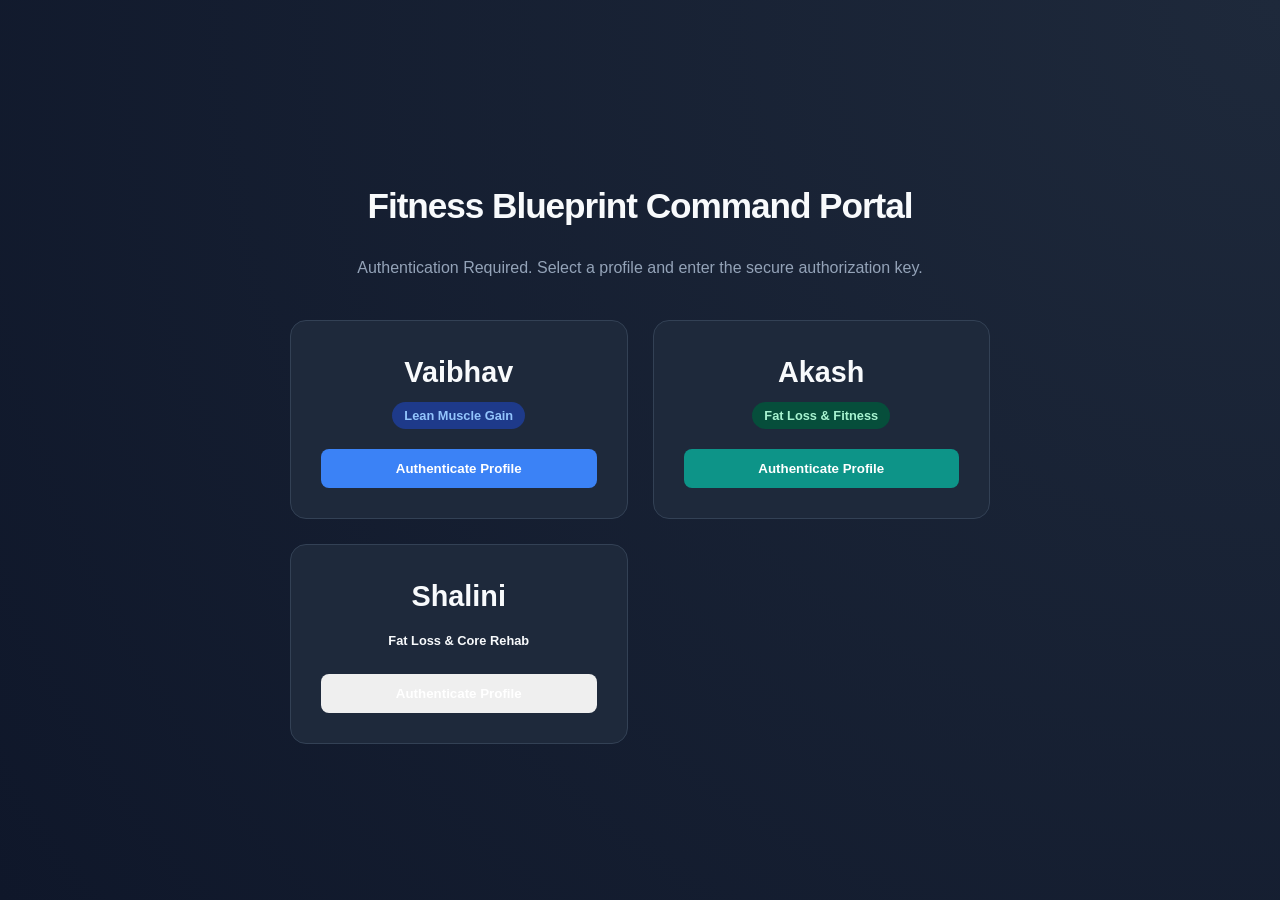
==== commit eb26dcb1: "Implement session access control in akash.html Added session access control to restrict unauthorized" ====
--- a/akash.html
+++ b/akash.html
@@ -72,107 +72,99 @@
             </div>
         </div>
 
-<!-- TAB 3: WORKOUT -->
-<div id="page-workout" class="dashboard-page">
-    <div class="card">
-        <h2>Phase A: Strict Intra-Abdominal Pressure Filter (Essential Guard Rules)</h2>
-        <div class="alert-box danger" style="background-color: #451a03; border-left: 4px solid #f97316; color: #ffedd5;">
-            <strong>Anti-Straining Breathing Protocol (Piles Protection):</strong> Never hold your breath or push down into your pelvic floor when an exercise gets tough (avoid the Valsalva maneuver). Always keep your mouth slightly open and <strong>exhale through pursed lips during the hardest phase of a movement</strong> (e.g., when pushing up from a squat). If you feel internal pressure building up in your lower abdomen, stop the set immediately.
-        </div>
-    </div>
-    
-    <!-- TAB 3: WORKOUT -->
-    <div id="page-workout" class="dashboard-page">
-        <div class="card">
-            <h2>Phase A: Strict Intra-Abdominal Pressure Filter (Essential Guard Rules)</h2>
-            <div class="alert-box danger" style="background-color: #451a03; border-left: 4px solid #f97316; color: #ffedd5;">
-                <strong>Anti-Straining Breathing Protocol (Piles Protection):</strong> Never hold your breath or push down into your pelvic floor when an exercise gets tough (avoid the Valsalva maneuver). Always keep your mouth slightly open and <strong>exhale through pursed lips during the hardest phase of a movement</strong> (e.g., when pushing up from a squat). If you feel internal pressure building up in your lower abdomen, stop the set immediately.
-            </div>
-        </div>
-    
-        <div class="card">
-            <h2>Phase B: 7-Day Low-Impact Home Calisthenics Routine</h2>
-            <div class="table-wrapper">
-                <table>
-                    <thead>
-                        <tr>
-                            <th>Day Target</th>
-                            <th>Exercise Movement</th>
-                            <th>Prescription</th>
-                            <th>Target Rest</th>
-                            <th>Piles Safety Cues & Right Arm Realignment Focus</th>
-                        </tr>
-                    </thead>
-                    <tbody>
-                        <tr>
-                            <td rowspan="3"><strong>MON & FRI:<br>Full Body Base</strong></td>
-                            <td>Bodyweight Box Squats (Into Low Chair)</td>
-                            <td>3 Sets x 15 Reps</td>
-                            <td>60 Secs</td>
-                            <td>Sit back slowly until your hips touch the chair, then stand up. <em>Breathing:</em> Inhale as you lower down, exhale cleanly as you stand up.</td>
-                        </tr>
-                        <tr>
-                            <td>Incline Wall Push-ups</td>
-                            <td>3 Sets x 12 Reps</td>
-                            <td>60 Secs</td>
-                            <td>Place hands shoulder-width apart on a sturdy wall. Push down smoothly. This reduces bodyweight load, allowing your smaller right arm to build up strength safely.</td>
-                        </tr>
-                        <tr>
-                            <td>Floor Glute Bridges</td>
-                            <td>3 Sets x 15 Reps</td>
-                            <td>45 Secs</td>
-                            <td>Lie flat on your back with knees bent. Drive up through your heels to lift your hips. Squeeze your glutes at the top without arching your lower back.</td>
-                        </tr>
-                        <tr>
-                            <td rowspan="3"><strong>TUE & SAT:<br>Core & Engine</strong></td>
-                            <td>Standing Knee-to-Elbow Crunches</td>
-                            <td>3 Sets x 16 Alternating Reps</td>
-                            <td>45 Secs</td>
-                            <td>Stand tall and drive your right knee toward your left elbow, then switch sides. <strong>Replaces standard floor crunches</strong> to protect you from internal pelvic pressure.</td>
-                        </tr>
-                        <tr>
-                            <td>Bed-Braced Superman Holds</td>
-                            <td>3 Sets x 6 Reps (5s hold)</td>
-                            <td>45 Secs</td>
-                            <td>Lie face down on a firm bed mat. Lift your chest and arms slightly, holding for 5 seconds. Exhale naturally throughout the hold; never hold your breath.</td>
-                        </tr>
-                        <tr>
-                            <td>Steady Outdoor Cardio Walk</td>
-                            <td>45 Mins Continuous</td>
-                            <td>—</td>
-                            <td>Maintain a steady, purposeful stride. This safe, low-impact movement aids digestion and helps prevent constipation flare-ups.</td>
-                        </tr>
-                        <tr>
-                            <td rowspan="3"><strong>WED:<br>Arm Balance Focus</strong></td>
-                            <td>Unilateral Water-Bottle Rows (Right Arm Only)</td>
-                            <td>4 Sets x 15 Reps</td>
-                            <td>45 Secs</td>
-                            <td>Brace your left hand on a secure table. Row a weighted water bottle using only your smaller right arm. Concentrate on squeezing the shoulder blade back.</td>
-                        </tr>
-                        <tr>
-                            <td>Towel Isometric Bicep Pulses (Right Arm Only)</td>
-                            <td>3 Sets x 12 Contractions</td>
-                            <td>45 Secs</td>
-                            <td>Step on a long towel, grip it with your right hand at a 90-degree angle, and pull upward with max effort for 6 seconds per rep while exhaling.</td>
-                        </tr>
-                        <tr>
-                            <td>Left Arm Matching Volume Sets</td>
-                            <td>3 Sets x 12 Reps Only</td>
-                            <td>45 Secs</td>
-                            <td>Perform basic bodyweight or light bottle movements on the left side. Match the rep count of the right arm exactly to help correct asymmetry over time.</td>
-                        </tr>
-                        <tr>
-                            <td><strong>THU & SUN:<br>Mobility Phase</strong></td>
-                            <td>Cat-Cow & Thoracic Decompression Protocol</td>
-                            <td>20 Minutes Total Control</td>
-                            <td>30 Secs</td>
-                            <td>Move smoothly through gentle spine flexions on a soft floor mat. Focus on deep breathing to relax the pelvic floor muscles and release lower back tension.</td>
-                        </tr>
-                    </tbody>
-                </table>
-            </div>
-        </div>
-    </div>
+        <!-- TAB 3: WORKOUT -->
+        <div id="page-workout" class="dashboard-page">
+            <div class="card">
+                <h2>Phase A: Strict Intra-Abdominal Pressure Filter (Essential Guard Rules)</h2>
+                <div class="alert-box danger" style="background-color: #451a03; border-left: 4px solid #f97316; color: #ffedd5;">
+                    <strong>Anti-Straining Breathing Protocol (Piles Protection):</strong> Never hold your breath or push down into your pelvic floor when an exercise gets tough (avoid the Valsalva maneuver). Always keep your mouth slightly open and <strong>exhale through pursed lips during the hardest phase of a movement</strong> (e.g., when pushing up from a squat). If you feel internal pressure building up in your lower abdomen, stop the set immediately.
+                </div>
+            </div>
+
+            <div class="card">
+                <h2>Phase B: 7-Day Low-Impact Home Calisthenics Routine</h2>
+                <div class="table-wrapper">
+                    <table>
+                        <thead>
+                            <tr>
+                                <th>Day Target</th>
+                                <th>Exercise Movement</th>
+                                <th>Prescription</th>
+                                <th>Target Rest</th>
+                                <th>Piles Safety Cues & Right Arm Realignment Focus</th>
+                            </tr>
+                        </thead>
+                        <tbody>
+                            <tr>
+                                <td rowspan="3"><strong>MON & FRI:<br>Full Body Base</strong></td>
+                                <td>Bodyweight Box Squats (Into Low Chair)</td>
+                                <td>3 Sets x 15 Reps</td>
+                                <td>60 Secs</td>
+                                <td>Sit back slowly until your hips touch the chair, then stand up. Breathing: Inhale as you lower down, exhale cleanly as you stand up.</td>
+                            </tr>
+                            <tr>
+                                <td>Incline Wall Push-ups</td>
+                                <td>3 Sets x 12 Reps</td>
+                                <td>60 Secs</td>
+                                <td>Place hands shoulder-width apart on a sturdy wall. Push down smoothly. Reduces bodyweight load, allowing smaller right arm to build strength safely.</td>
+                            </tr>
+                            <tr>
+                                <td>Floor Glute Bridges</td>
+                                <td>3 Sets x 15 Reps</td>
+                                <td>45 Secs</td>
+                                <td>Lie flat on your back with knees bent. Drive up through your heels to lift your hips. Squeeze your glutes at the top without arching lower back.</td>
+                            </tr>
+                            <tr>
+                                <td rowspan="3"><strong>TUE & SAT:<br>Core & Engine</strong></td>
+                                <td>Standing Knee-to-Elbow Crunches</td>
+                                <td>3 Sets x 16 Alternating Reps</td>
+                                <td>45 Secs</td>
+                                <td>Stand tall and drive right knee toward left elbow, then switch sides. Replaces standard floor crunches to protect from internal pelvic pressure.</td>
+                            </tr>
+                            <tr>
+                                <td>Bed-Braced Superman Holds</td>
+                                <td>3 Sets x 6 Reps (5s hold)</td>
+                                <td>45 Secs</td>
+                                <td>Lie face down on firm bed mat. Lift chest and arms slightly, holding for 5 seconds. Exhale naturally throughout the hold; never hold breath.</td>
+                            </tr>
+                            <tr>
+                                <td>Steady Outdoor Cardio Walk</td>
+                                <td>45 Mins Continuous</td>
+                                <td>—</td>
+                                <td>Maintain a steady, purposeful stride. Safe, low-impact movement aids digestion and helps prevent constipation flare-ups.</td>
+                            </tr>
+                            <tr>
+                                <td rowspan="3"><strong>WED:<br>Arm Balance Focus</strong></td>
+                                <td>Unilateral Water-Bottle Rows (Right Arm Only)</td>
+                                <td>4 Sets x 15 Reps</td>
+                                <td>45 Secs</td>
+                                <td>Brace left hand on a secure table. Row a weighted water bottle using only smaller right arm. Concentrate on squeezing shoulder blade back.</td>
+                            </tr>
+                            <tr>
+                                <td>Towel Isometric Bicep Pulses (Right Only)</td>
+                                <td>3 Sets x 12 Contractions</td>
+                                <td>45 Secs</td>
+                                <td>Step on long towel, grip with right hand at 90-degree angle, pull upward with max effort for 6 seconds per rep while exhaling cleanly.</td>
+                            </tr>
+                            <tr>
+                                <td>Left Arm Matching Volume Sets</td>
+                                <td>3 Sets x 12 Reps Only</td>
+                                <td>45 Secs</td>
+                                <td>Perform basic bodyweight or light bottle movements on left side. Match rep count of right arm exactly to correct asymmetry over time.</td>
+                            </tr>
+                            <tr>
+                                <td><strong>THU & SUN:<br>Mobility Phase</strong></td>
+                                <td>Cat-Cow & Thoracic Decompression Protocol</td>
+                                <td>20 Minutes Total Control</td>
+                                <td>30 Secs</td>
+                                <td>Move smoothly through gentle spine flexions on soft floor mat. Focus on deep breathing to relax pelvic floor muscles and release back tension.</td>
+                            </tr>
+                        </tbody>
+                    </table>
+                </div>
+            </div>
+        </div>
+
         <!-- TAB 4: TRACKER -->
         <div id="page-tracker" class="dashboard-page">
             <div class="grid-2">
@@ -247,6 +239,11 @@
             userTrackingLogs.forEach(r => { csvContent += `${r.date},${r.weight},${r.steps}\n`; });
             const anchor = document.createElement("a"); anchor.setAttribute("href", encodeURI(csvContent)); anchor.setAttribute("download", "akash_data.csv"); anchor.click();
         }
+        // Strict Session Access Control Guard Hook
+        if (sessionStorage.getItem('auth_akash') !== 'authorized_clearance_granted') {
+            alert('Access Denied. Redirecting to central authentication gateway.');
+            window.location.href = 'index.html';
+        }
     </script>
 </body>
 </html>
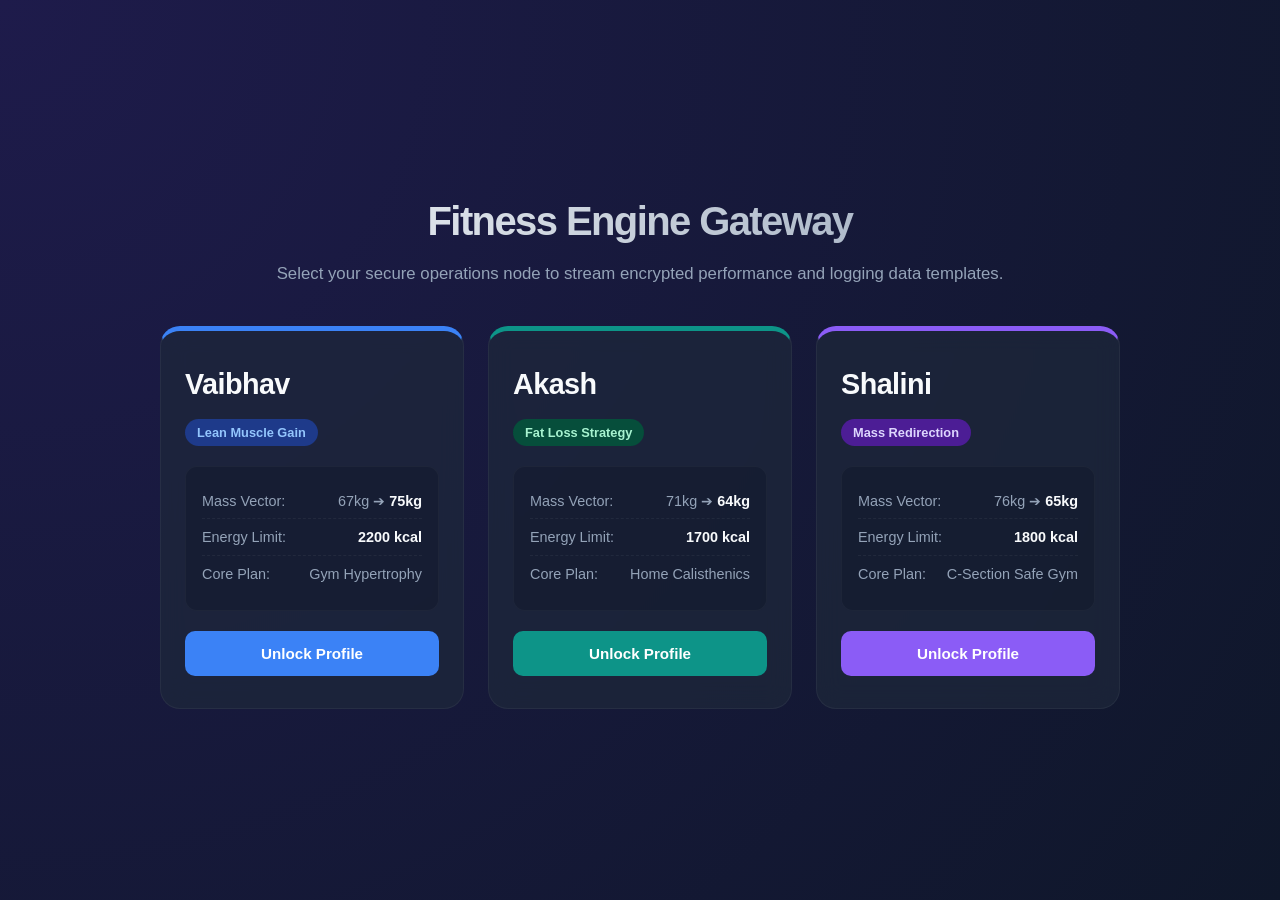
==== commit 3a0f26bd: "Update budget ranges and food layout details" ====
--- a/akash.html
+++ b/akash.html
@@ -13,7 +13,7 @@
         <header class="dashboard-header">
             <div class="header-title">
                 <h1>Akash's Cost-Optimized Deficit Center</h1>
-                <p>Target Framework: 71kg → 64kg | Strict Food Budget: ₹3,000 - ₹4,000 Max</p>
+                <p>Target Framework: 71kg → 64kg | Forward Inflation Budget: ₹4,500 - ₹5,000 Max</p>
             </div>
             <div class="header-stats">
                 <div class="stat-pill"><span>Energy Target</span><strong>1700</strong></div>
@@ -39,10 +39,11 @@
                             <tr><th>Target Variable</th><th>Baseline Value</th><th>Operational Strategy</th></tr>
                         </thead>
                         <tbody>
-                            <tr><td><strong>Economic Boundary</strong></td><td>₹3,000 - ₹4,000 / Month Capped</td><td>Eliminated costly processed supplements; 100% whole food focus.</td></tr>
+                            <tr><td><strong>Economic Boundary</strong></td><td>₹4,500 - ₹5,000 / Month Capped</td><td>Eliminated costly processed supplements; 100% whole food focus via open-market sourcing.</td></tr>
                             <tr><td><strong>Physical Limitations</strong></td><td>Childhood Right Arm Defect & Piles</td><td>Strict non-straining respiration protocol; asymmetry arm work.</td></tr>
                             <tr><td><strong>Mass Horizon</strong></td><td>71 kg → 64 kg</td><td>Calorie deficit tailored around home-cooked eggitarian staples.</td></tr>
                             <tr><td><strong>Target Hydration</strong></td><td>3.0 Liters Daily (Strict)</td><td>Maintains clear GI tract to avoid internal vascular pressure.</td></tr>
+                            <tr><td><strong>Height Dynamics</strong></td><td>165 cm</td><td>Fixed geometric baseline scale metric.</td></tr>
                         </tbody>
                     </table>
                 </div>
@@ -52,7 +53,8 @@
         <!-- TAB 2: NUTRITION & MENU -->
         <div id="page-diet" class="dashboard-page">
             <div class="card">
-                <h2>₹3k–₹4k High-Yield Eggitarian Food Layout</h2>
+                <h2>₹4.5k High-Yield Eggitarian Food Layout</h2>
+                <p class="helper-text">Cost Efficiency Rule: Buy loose packs of soy chunks and local eggs by the crate to stay within budget targets.</p>
                 <div class="table-wrapper">
                     <table>
                         <thead>
@@ -144,7 +146,7 @@
                                 <td>Towel Isometric Bicep Pulses (Right Only)</td>
                                 <td>3 Sets x 12 Contractions</td>
                                 <td>45 Secs</td>
-                                <td>Step on long towel, grip with right hand at 90-degree angle, pull upward with max effort for 6 seconds per rep while exhaling cleanly.</td>
+                                <td>Step on long towel, grip with right hand at 90-degree angle, pull upward with max effort for 6 seconds per rep while raising continuous breath.</td>
                             </tr>
                             <tr>
                                 <td>Left Arm Matching Volume Sets</td>
@@ -188,19 +190,19 @@
             </div>
             
             <div class="card">
-                <h2>Monthly Food Budget System Breakdown (₹3,000 - ₹4,000 Cap Max)</h2>
+                <h2>Monthly Food Budget System Breakdown (₹4,500 - ₹5,000 Forward Capped Max)</h2>
                 <div class="table-wrapper">
                     <table>
                         <thead>
                             <tr><th>High-Yield Inventory Category</th><th>Items Included Blueprint</th><th>Projected Cost Share</th></tr>
                         </thead>
                         <tbody>
-                            <tr><td><strong>Bulk Crates Eggs</strong></td><td>16 Eggs weekly bought from local wholesale market supplier</td><td>₹520</td></tr>
-                            <tr><td><strong>Wholesale Paneer slabs</strong></td><td>Local loose paneer blocks (bought in 1kg blocks to lower premium margins)</td><td>₹900</td></tr>
-                            <tr><td><strong>Staples Inventory</strong></td><td>Loose Whole Wheat Chakki Atta, Standard White Rice bags, 2kg bulk Soya Chunks pack</td><td>₹900</td></tr>
-                            <tr><td><strong>Local Greens Cart</strong></td><td>Direct vegetable market picks (Cabbage, Lauki, Tori, Spinach, seasonal Radish)</td><td>₹900</td></tr>
-                            <tr><td><strong>Digestive Maintenance</strong></td><td>1 Large Pack generic local Psyllium Husk (Isabgol) store brand</td><td>₹130</td></tr>
-                            <tr><td><strong>Total Budget Used</strong></td><td><strong>100% Home Cooked Cost Efficiency Framework</strong></td><td><strong>~₹3,350 / Month</strong></td></tr>
+                            <tr><td><strong>Bulk Crates Eggs</strong></td><td>16 Eggs weekly bought from local wholesale market supplier (crates @ ₹330 inflation adjusted)</td><td><strong>₹770</strong></td></tr>
+                            <tr><td><strong>Wholesale Paneer slabs</strong></td><td>Local loose paneer blocks (bought in 1kg blocks to lower premium margins)</td><td>₹1,250</td></tr>
+                            <tr><td><strong>Staples Inventory</strong></td><td>Loose Whole Wheat Chakki Atta, Standard White Rice bags, 2kg bulk Soya Chunks pack</td><td>₹1,100</td></tr>
+                            <tr><td><strong>Local Greens Cart</strong></td><td>Direct vegetable market picks (Cabbage, Lauki, Tori, Spinach, seasonal Radish)</td><td>₹1,200</td></tr>
+                            <tr><td><strong>Digestive Maintenance</strong></td><td>1 Large Pack generic local Psyllium Husk (Isabgol) store brand</td><td>₹180</td></tr>
+                            <tr><td><strong>Total Budget Used</strong></td><td><strong>100% Home Cooked Cost Efficiency Framework</strong></td><td><strong>~₹4,500 / Month</strong></td></tr>
                         </tbody>
                     </table>
                 </div>
@@ -209,6 +211,11 @@
     </div>
 
     <script>
+        if (sessionStorage.getItem('auth_akash') !== 'authorized_clearance_granted') {
+            alert('Access Denied. Redirecting to central authentication gateway.');
+            window.location.href = 'index.html';
+        }
+
         const BASELINE_MASS = 71.0; let userTrackingLogs = [];
         window.onload = function() { loadInitialTrackingData(); };
         function switchTab(tabId) {
@@ -239,11 +246,6 @@
             userTrackingLogs.forEach(r => { csvContent += `${r.date},${r.weight},${r.steps}\n`; });
             const anchor = document.createElement("a"); anchor.setAttribute("href", encodeURI(csvContent)); anchor.setAttribute("download", "akash_data.csv"); anchor.click();
         }
-        // Strict Session Access Control Guard Hook
-        if (sessionStorage.getItem('auth_akash') !== 'authorized_clearance_granted') {
-            alert('Access Denied. Redirecting to central authentication gateway.');
-            window.location.href = 'index.html';
-        }
     </script>
 </body>
 </html>
--- a/style.css
+++ b/style.css
@@ -27,6 +27,14 @@
     --table-th-text: #ccfbf1;
 }
 
+body.shalini-theme {
+    --primary: #8b5cf6;
+    --primary-hover: #7c3aed;
+    --header-gradient: linear-gradient(135deg, #5b21b6, #1e293b);
+    --table-th-bg: #5b21b6;
+    --table-th-text: #ddd6fe;
+}
+
 /* Base Document Configuration */
 body {
     font-family: -apple-system, BlinkMacSystemFont, "Segoe UI", Roboto, sans-serif;
@@ -45,100 +53,74 @@
 
 /* Portal Homepage Specific Elements */
 .portal-body {
-    background: radial-gradient(circle at top right, #1e293b, #0f172a);
+    background: radial-gradient(circle at 0% 0%, #1e1b4b 0%, #0f172a 100%);
     min-height: 100vh;
     display: flex;
     align-items: center;
     justify-content: center;
+    padding: 20px;
+    box-sizing: border-box;
 }
-.portal-container { max-width: 700px; width: 100%; }
+.portal-container { width: 100%; max-width: 960px; animation: fadeInPortal 0.6s ease-out; }
 .portal-header { text-align: center; margin-bottom: 40px; }
-.portal-header h1 { font-size: 2.2rem; font-weight: 800; letter-spacing: -0.03em; color: #f8fafc; }
-.portal-header p { color: var(--text-muted); margin-top: 10px; }
+.portal-header h1 { font-size: 2.5rem; font-weight: 800; background: linear-gradient(to right, #f8fafc, #94a3b8); -webkit-background-clip: text; -webkit-text-fill-color: transparent; letter-spacing: -0.04em; margin: 0; }
+.portal-header p { color: var(--text-muted); margin-top: 10px; font-size: 1.05rem; }
 
-.portal-grid {
-    display: grid;
-    grid-template-columns: 1fr 1fr;
-    gap: 25px;
-}
-@media (max-width: 640px) { .portal-grid { grid-template-columns: 1fr; } }
+.portal-grid { display: grid; grid-template-columns: repeat(3, 1fr); gap: 24px; margin-top: 40px; }
+@media (max-width: 900px) { .portal-grid { grid-template-columns: 1fr; gap: 20px; } }
 
 .profile-card {
-    background: var(--bg-card);
-    border: 1px solid var(--border);
-    border-radius: 16px;
-    padding: 30px;
-    text-align: center;
-    position: relative;
-    overflow: hidden;
-    transition: all 0.3s cubic-bezier(0.4, 0, 0.2, 1);
+    background: rgba(30, 41, 59, 0.7);
+    backdrop-filter: blur(12px);
+    -webkit-backdrop-filter: blur(12px);
+    border: 1px solid rgba(255, 255, 255, 0.05);
+    border-radius: 20px;
+    padding: 32px 24px;
+    display: flex;
+    flex-direction: column;
+    justify-content: space-between;
+    min-height: 320px;
+    box-sizing: border-box;
+    transition: all 0.4s cubic-bezier(0.16, 1, 0.3, 1);
 }
-.profile-card:hover { transform: translateY(-5px); border-color: #475569; box-shadow: 0 10px 25px -5px rgba(0,0,0,0.3); }
+.profile-card:hover { transform: translateY(-8px); background: rgba(30, 41, 59, 0.9); box-shadow: 0 20px 40px -15px rgba(0, 0, 0, 0.5); }
+.profile-card.bulking { border-top: 5px solid #3b82f6; }
+.profile-card.cutting { border-top: 5px solid #0d9488; }
+.profile-card.shalini { border-top: 5px solid #8b5cf6; }
+.profile-card.bulking:hover { border-color: #3b82f6; box-shadow: 0 20px 40px -15px rgba(59, 130, 246, 0.15); }
+.profile-card.cutting:hover { border-color: #0d9488; box-shadow: 0 20px 40px -15px rgba(13, 148, 136, 0.15); }
+.profile-card.shalini:hover { border-color: #8b5cf6; box-shadow: 0 20px 40px -15px rgba(139, 92, 246, 0.15); }
 
-.profile-card h2 { margin: 0 0 8px 0; font-size: 1.8rem; font-weight: 700; }
-.card-specs { text-align: left; margin: 20px 0; background: rgba(0,0,0,0.2); padding: 15px; border-radius: 10px; }
-.card-specs p { margin: 6px 0; font-size: 0.9rem; color: #e2e8f0; }
+.profile-card h2 { margin: 0 0 12px 0; font-size: 1.8rem; font-weight: 700; letter-spacing: -0.02em; }
+.card-specs { background: rgba(15, 23, 42, 0.4); border: 1px solid rgba(255, 255, 255, 0.03); border-radius: 12px; padding: 16px; margin: 20px 0; }
+.card-specs p { margin: 8px 0; font-size: 0.9rem; display: flex; justify-content: space-between; border-bottom: 1px dashed rgba(255, 255, 255, 0.05); padding-bottom: 6px; color: var(--text-muted); }
+.card-specs p:last-child { border-bottom: none; padding-bottom: 0; }
+.card-specs strong { color: #f8fafc; }
 
 .badge { display: inline-block; padding: 4px 12px; border-radius: 20px; font-size: 0.8rem; font-weight: 700; }
 .badge-gain { background: #1e3a8a; color: #93c5fd; }
 .badge-loss { background: #064e3b; color: #a7f3d0; }
+.badge-shalini { background: #4c1d95; color: #ddd6fe; }
 
 /* Global Button Archetypes */
-.btn { display: block; padding: 12px; border-radius: 8px; text-decoration: none; font-weight: 700; color: white; transition: all 0.2s; }
+.btn-auth-trigger { width: 100%; border: none; padding: 14px; border-radius: 10px; font-weight: 700; font-size: 0.95rem; cursor: pointer; transition: all 0.2s ease; display: flex; align-items: center; justify-content: center; gap: 8px; color: white; }
 .btn-gain { background: #3b82f6; } .btn-gain:hover { background: #2563eb; }
 .btn-loss { background: #0d9488; } .btn-loss:hover { background: #0f766e; }
+.btn-shalini { background: #8b5cf6; } .btn-shalini:hover { background: #7c3aed; }
 
 /* Dashboard Internal Subpage Elements */
-.dashboard-header {
-    background: var(--header-gradient);
-    padding: 25px;
-    border-radius: 12px;
-    border: 1px solid var(--border);
-    margin-bottom: 20px;
-    display: flex;
-    justify-content: space-between;
-    align-items: center;
-    flex-wrap: wrap;
-    gap: 15px;
-}
+.dashboard-header { background: var(--header-gradient); padding: 25px; border-radius: 12px; border: 1px solid var(--border); margin-bottom: 20px; display: flex; justify-content: space-between; align-items: center; flex-wrap: wrap; gap: 15px; }
 .header-title h1 { margin: 0; font-size: 1.7rem; font-weight: 700; letter-spacing: -0.02em; }
 .header-title p { margin: 5px 0 0 0; color: var(--text-muted); font-size: 0.9rem; }
 .header-stats { display: flex; gap: 15px; }
 
-.stat-pill {
-    background: rgba(0, 0, 0, 0.2);
-    padding: 8px 16px;
-    border-radius: 8px;
-    border: 1px solid var(--border);
-    text-align: center;
-    min-width: 85px;
-}
+.stat-pill { background: rgba(0, 0, 0, 0.2); padding: 8px 16px; border-radius: 8px; border: 1px solid var(--border); text-align: center; min-width: 85px; }
 .stat-pill span { display: block; font-size: 0.7rem; color: var(--text-muted); text-transform: uppercase; }
 .stat-pill strong { font-size: 1.1rem; color: var(--primary); }
 
 /* Navigation Infrastructure */
-.tab-navigation {
-    display: flex;
-    gap: 8px;
-    background: var(--bg-card);
-    padding: 6px;
-    border-radius: 8px;
-    border: 1px solid var(--border);
-    margin-bottom: 25px;
-    overflow-x: auto;
-}
-.nav-tab {
-    background: transparent;
-    border: none;
-    color: var(--text-muted);
-    padding: 10px 16px;
-    font-size: 0.85rem;
-    font-weight: 600;
-    border-radius: 6px;
-    cursor: pointer;
-    transition: all 0.2s;
-    white-space: nowrap;
-}
+.tab-navigation { display: flex; gap: 8px; background: var(--bg-card); padding: 6px; border-radius: 8px; border: 1px solid var(--border); margin-bottom: 25px; overflow-x: auto; }
+.nav-tab { background: transparent; border: none; color: var(--text-muted); padding: 10px 16px; font-size: 0.85rem; font-weight: 600; border-radius: 6px; cursor: pointer; transition: all 0.2s; white-space: nowrap; }
 .nav-tab:hover { color: var(--text-light); background: rgba(255,255,255,0.02); }
 .nav-tab.active { background: var(--primary); color: var(--text-light); }
 
@@ -178,6 +160,11 @@
 .back-portal-link:hover { color: var(--text-light); }
 .helper-text { font-size: 0.82rem; color: var(--text-muted); margin: 4px 0; }
 
+@keyframes fadeInPortal {
+    from { opacity: 0; transform: translateY(15px); }
+    to { opacity: 1; transform: translateY(0); }
+}
+
 @media (max-width: 768px) {
     .grid-2 { grid-template-columns: 1fr; }
     .dashboard-header { flex-direction: column; align-items: flex-start; }
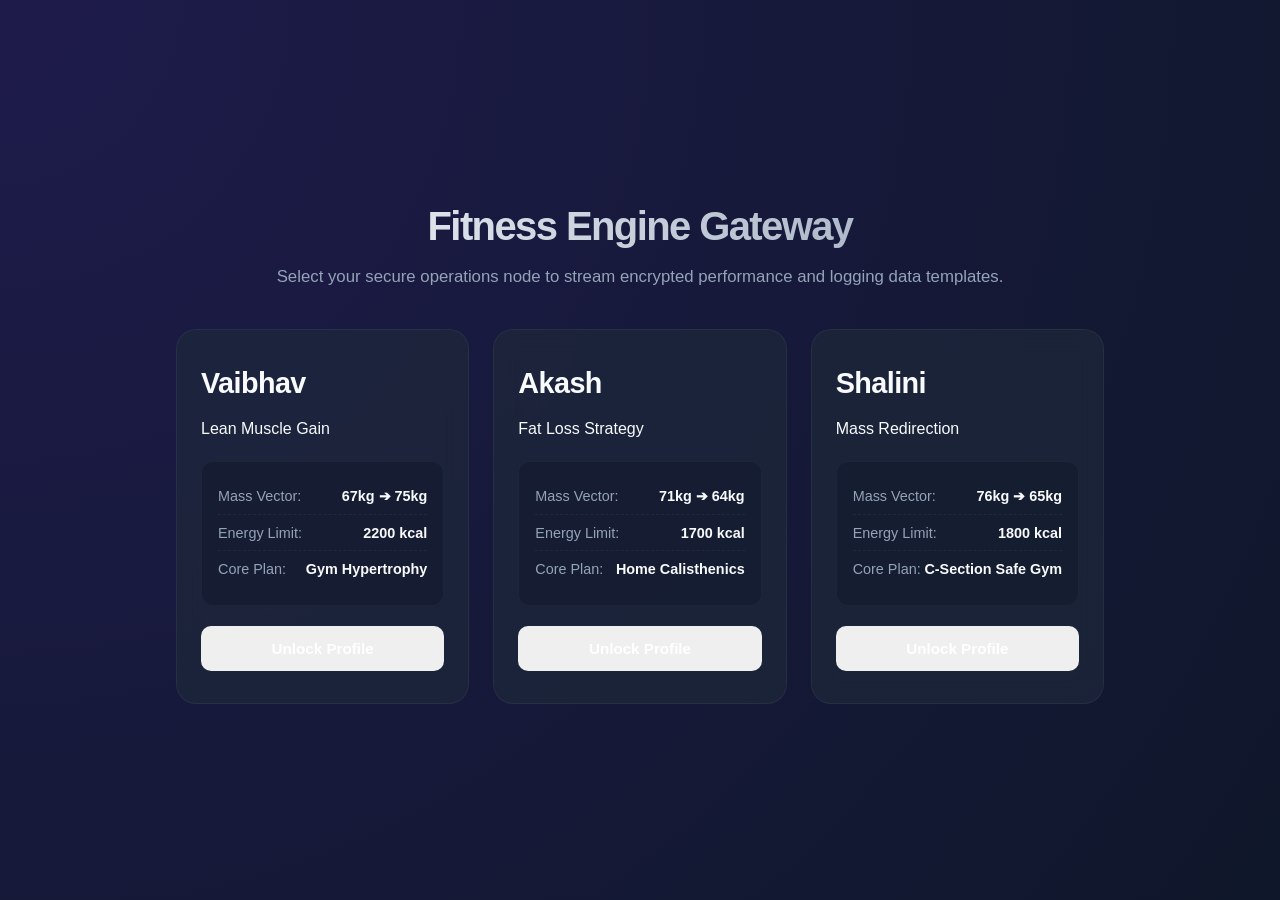
==== commit cfac070a: "Add button for exporting PDF and printing report" ====
--- a/akash.html
+++ b/akash.html
@@ -23,10 +23,10 @@
         </header>
 
         <nav class="tab-navigation">
-            <button class="nav-tab active" onclick="switchTab('profile')">1. Target Framework & Profile</button>
-            <button class="nav-tab" onclick="switchTab('diet')">2. High-Yield Budget Menu</button>
-            <button class="nav-tab" onclick="switchTab('workout')">3. Low-Impact Calisthenics</button>
-            <button class="nav-tab" onclick="switchTab('tracker')">4. Analytics & CSV Engine</button>
+            <button class="nav-tab active" onclick="switchTab('profile')">1. Profile Targets</button>
+            <button class="nav-tab" onclick="switchTab('diet')">2. Budget Menu</button>
+            <button class="nav-tab" onclick="switchTab('workout')">3. Low-Impact Workout</button>
+            <button class="nav-tab" onclick="switchTab('tracker')">4. Analytics Engine</button>
         </nav>
 
         <!-- TAB 1: PROFILE -->
@@ -78,8 +78,8 @@
         <div id="page-workout" class="dashboard-page">
             <div class="card">
                 <h2>Phase A: Strict Intra-Abdominal Pressure Filter (Essential Guard Rules)</h2>
-                <div class="alert-box danger" style="background-color: #451a03; border-left: 4px solid #f97316; color: #ffedd5;">
-                    <strong>Anti-Straining Breathing Protocol (Piles Protection):</strong> Never hold your breath or push down into your pelvic floor when an exercise gets tough (avoid the Valsalva maneuver). Always keep your mouth slightly open and <strong>exhale through pursed lips during the hardest phase of a movement</strong> (e.g., when pushing up from a squat). If you feel internal pressure building up in your lower abdomen, stop the set immediately.
+                <div class="alert-box danger">
+                    <strong>Anti-Straining Breathing Protocol (Piles Protection):</strong> Never hold your breath or push down into your pelvic floor when an exercise gets tough. Always keep your mouth slightly open and <strong>exhale through pursed lips during the hardest phase of a movement</strong>. If you feel internal pressure building up in your lower abdomen, stop the set immediately.
                 </div>
             </div>
 
@@ -181,6 +181,8 @@
                     <h2>CSV Actions</h2>
                     <button onclick="downloadCSVData()" class="btn-action btn-csv">Download Updated CSV</button>
                     <button onclick="navigator.clipboard.writeText(userTrackingLogs.map(r=>Object.values(r).join(',')).join('\n')); alert('CSV content copied!');" style="background: #475569; margin-top: 10px;" class="btn-action">Copy Raw CSV Text</button>
+                                        <!-- PDF Generation Action Key -->
+                    <button onclick="window.print();" style="background: #475569; margin-top: 10px;" class="btn-action">Export PDF / Print Report</button>
                 </div>
             </div>
 
@@ -197,7 +199,7 @@
                             <tr><th>High-Yield Inventory Category</th><th>Items Included Blueprint</th><th>Projected Cost Share</th></tr>
                         </thead>
                         <tbody>
-                            <tr><td><strong>Bulk Crates Eggs</strong></td><td>16 Eggs weekly bought from local wholesale market supplier (crates @ ₹330 inflation adjusted)</td><td><strong>₹770</strong></td></tr>
+                            <tr><td><strong>Bulk Crates Eggs</strong></td><td>16 Eggs weekly bought from local wholesale market supplier (crates @ ₹330 forward inflation cap)</td><td><strong>₹770</strong></td></tr>
                             <tr><td><strong>Wholesale Paneer slabs</strong></td><td>Local loose paneer blocks (bought in 1kg blocks to lower premium margins)</td><td>₹1,250</td></tr>
                             <tr><td><strong>Staples Inventory</strong></td><td>Loose Whole Wheat Chakki Atta, Standard White Rice bags, 2kg bulk Soya Chunks pack</td><td>₹1,100</td></tr>
                             <tr><td><strong>Local Greens Cart</strong></td><td>Direct vegetable market picks (Cabbage, Lauki, Tori, Spinach, seasonal Radish)</td><td>₹1,200</td></tr>
--- a/style.css
+++ b/style.css
@@ -4,13 +4,12 @@
     --bg-card: #1e293b;
     --text-light: #f8fafc;
     --text-muted: #94a3b8;
-    --border: #334155;
+    --border: rgba(255, 255, 255, 0.08);
     --accent-success: #10b981;
     --accent-warning: #f59e0b;
     --accent-danger: #ef4444;
 }
 
-/* Dynamic Profile Variant Triggers */
 body.vaibhav-theme {
     --primary: #3b82f6;
     --primary-hover: #2563eb;
@@ -35,7 +34,6 @@
     --table-th-text: #ddd6fe;
 }
 
-/* Base Document Configuration */
 body {
     font-family: -apple-system, BlinkMacSystemFont, "Segoe UI", Roboto, sans-serif;
     background-color: var(--bg-main);
@@ -43,131 +41,195 @@
     margin: 0;
     padding: 0;
     line-height: 1.5;
+    -webkit-text-size-adjust: 100%;
 }
 
 .container {
+    width: 100%;
     max-width: 1100px;
     margin: 0 auto;
-    padding: 20px;
-}
-
-/* Portal Homepage Specific Elements */
+    padding: 16px;
+    box-sizing: border-box;
+}
+
+/* Mobile-First Portal Gateway UI */
 .portal-body {
-    background: radial-gradient(circle at 0% 0%, #1e1b4b 0%, #0f172a 100%);
+    background: radial-gradient(circle at top left, #1e1b4b 0%, #0f172a 100%);
     min-height: 100vh;
     display: flex;
     align-items: center;
     justify-content: center;
-    padding: 20px;
+    padding: 16px;
     box-sizing: border-box;
 }
-.portal-container { width: 100%; max-width: 960px; animation: fadeInPortal 0.6s ease-out; }
-.portal-header { text-align: center; margin-bottom: 40px; }
-.portal-header h1 { font-size: 2.5rem; font-weight: 800; background: linear-gradient(to right, #f8fafc, #94a3b8); -webkit-background-clip: text; -webkit-text-fill-color: transparent; letter-spacing: -0.04em; margin: 0; }
-.portal-header p { color: var(--text-muted); margin-top: 10px; font-size: 1.05rem; }
-
-.portal-grid { display: grid; grid-template-columns: repeat(3, 1fr); gap: 24px; margin-top: 40px; }
-@media (max-width: 900px) { .portal-grid { grid-template-columns: 1fr; gap: 20px; } }
+
+.portal-container { width: 100%; max-width: 1000px; }
+.portal-header { text-align: center; margin-bottom: 30px; }
+.portal-header h1 { font-size: clamp(1.8rem, 5vw, 2.5rem); font-weight: 800; letter-spacing: -0.03em; margin: 0; }
+.portal-header p { color: var(--text-muted); margin-top: 8px; font-size: clamp(0.9rem, 2.5vw, 1.05rem); }
+
+.portal-grid {
+    display: grid;
+    grid-template-columns: repeat(auto-fit, minmax(300px, 1fr));
+    gap: 20px;
+    margin-top: 30px;
+}
 
 .profile-card {
     background: rgba(30, 41, 59, 0.7);
     backdrop-filter: blur(12px);
     -webkit-backdrop-filter: blur(12px);
-    border: 1px solid rgba(255, 255, 255, 0.05);
+    border: 1px solid var(--border);
     border-radius: 20px;
-    padding: 32px 24px;
+    padding: 24px;
     display: flex;
     flex-direction: column;
     justify-content: space-between;
-    min-height: 320px;
     box-sizing: border-box;
-    transition: all 0.4s cubic-bezier(0.16, 1, 0.3, 1);
-}
-.profile-card:hover { transform: translateY(-8px); background: rgba(30, 41, 59, 0.9); box-shadow: 0 20px 40px -15px rgba(0, 0, 0, 0.5); }
-.profile-card.bulking { border-top: 5px solid #3b82f6; }
-.profile-card.cutting { border-top: 5px solid #0d9488; }
-.profile-card.shalini { border-top: 5px solid #8b5cf6; }
-.profile-card.bulking:hover { border-color: #3b82f6; box-shadow: 0 20px 40px -15px rgba(59, 130, 246, 0.15); }
-.profile-card.cutting:hover { border-color: #0d9488; box-shadow: 0 20px 40px -15px rgba(13, 148, 136, 0.15); }
-.profile-card.shalini:hover { border-color: #8b5cf6; box-shadow: 0 20px 40px -15px rgba(139, 92, 246, 0.15); }
-
-.profile-card h2 { margin: 0 0 12px 0; font-size: 1.8rem; font-weight: 700; letter-spacing: -0.02em; }
-.card-specs { background: rgba(15, 23, 42, 0.4); border: 1px solid rgba(255, 255, 255, 0.03); border-radius: 12px; padding: 16px; margin: 20px 0; }
-.card-specs p { margin: 8px 0; font-size: 0.9rem; display: flex; justify-content: space-between; border-bottom: 1px dashed rgba(255, 255, 255, 0.05); padding-bottom: 6px; color: var(--text-muted); }
+    transition: all 0.3s cubic-bezier(0.16, 1, 0.3, 1);
+}
+
+.profile-card h2 { margin: 0 0 4px 0; font-size: 1.6rem; font-weight: 700; letter-spacing: -0.02em; }
+.card-specs { background: rgba(15, 23, 42, 0.3); border: 1px solid rgba(255,255,255,0.03); border-radius: 12px; padding: 14px; margin: 16px 0; }
+.card-specs p { margin: 8px 0; font-size: 0.88rem; display: flex; justify-content: space-between; align-items: center; border-bottom: 1px dashed rgba(255,255,255,0.05); padding-bottom: 6px; color: var(--text-muted); }
 .card-specs p:last-child { border-bottom: none; padding-bottom: 0; }
-.card-specs strong { color: #f8fafc; }
-
-.badge { display: inline-block; padding: 4px 12px; border-radius: 20px; font-size: 0.8rem; font-weight: 700; }
-.badge-gain { background: #1e3a8a; color: #93c5fd; }
-.badge-loss { background: #064e3b; color: #a7f3d0; }
-.badge-shalini { background: #4c1d95; color: #ddd6fe; }
-
-/* Global Button Archetypes */
-.btn-auth-trigger { width: 100%; border: none; padding: 14px; border-radius: 10px; font-weight: 700; font-size: 0.95rem; cursor: pointer; transition: all 0.2s ease; display: flex; align-items: center; justify-content: center; gap: 8px; color: white; }
-.btn-gain { background: #3b82f6; } .btn-gain:hover { background: #2563eb; }
-.btn-loss { background: #0d9488; } .btn-loss:hover { background: #0f766e; }
-.btn-shalini { background: #8b5cf6; } .btn-shalini:hover { background: #7c3aed; }
-
-/* Dashboard Internal Subpage Elements */
-.dashboard-header { background: var(--header-gradient); padding: 25px; border-radius: 12px; border: 1px solid var(--border); margin-bottom: 20px; display: flex; justify-content: space-between; align-items: center; flex-wrap: wrap; gap: 15px; }
-.header-title h1 { margin: 0; font-size: 1.7rem; font-weight: 700; letter-spacing: -0.02em; }
-.header-title p { margin: 5px 0 0 0; color: var(--text-muted); font-size: 0.9rem; }
-.header-stats { display: flex; gap: 15px; }
-
-.stat-pill { background: rgba(0, 0, 0, 0.2); padding: 8px 16px; border-radius: 8px; border: 1px solid var(--border); text-align: center; min-width: 85px; }
-.stat-pill span { display: block; font-size: 0.7rem; color: var(--text-muted); text-transform: uppercase; }
-.stat-pill strong { font-size: 1.1rem; color: var(--primary); }
-
-/* Navigation Infrastructure */
-.tab-navigation { display: flex; gap: 8px; background: var(--bg-card); padding: 6px; border-radius: 8px; border: 1px solid var(--border); margin-bottom: 25px; overflow-x: auto; }
-.nav-tab { background: transparent; border: none; color: var(--text-muted); padding: 10px 16px; font-size: 0.85rem; font-weight: 600; border-radius: 6px; cursor: pointer; transition: all 0.2s; white-space: nowrap; }
-.nav-tab:hover { color: var(--text-light); background: rgba(255,255,255,0.02); }
+.card-specs span { color: var(--text-light); font-weight: 600; }
+
+.btn-auth-trigger { width: 100%; border: none; padding: 14px; border-radius: 12px; font-weight: 700; font-size: 0.95rem; cursor: pointer; color: white; transition: background 0.2s; text-align: center; }
+
+/* Dashboard Pages layout */
+.dashboard-header { background: var(--header-gradient); padding: 20px; border-radius: 16px; border: 1px solid var(--border); margin-bottom: 16px; display: flex; justify-content: space-between; align-items: center; flex-wrap: wrap; gap: 16px; }
+.header-title h1 { margin: 0; font-size: clamp(1.3rem, 4vw, 1.8rem); font-weight: 700; letter-spacing: -0.02em; }
+.header-title p { margin: 4px 0 0 0; color: var(--text-muted); font-size: 0.85rem; }
+.header-stats { display: flex; gap: 10px; flex-wrap: wrap; }
+
+.stat-pill { background: rgba(0, 0, 0, 0.25); padding: 6px 12px; border-radius: 8px; border: 1px solid var(--border); text-align: center; flex: 1 1 auto; min-width: 75px; }
+.stat-pill span { display: block; font-size: 0.65rem; color: var(--text-muted); text-transform: uppercase; }
+.stat-pill strong { font-size: 1rem; color: var(--primary); }
+
+.tab-navigation { display: flex; gap: 6px; background: var(--bg-card); padding: 6px; border-radius: 10px; border: 1px solid var(--border); margin-bottom: 20px; overflow-x: auto; -webkit-overflow-scrolling: touch; }
+.nav-tab { background: transparent; border: none; color: var(--text-muted); padding: 8px 14px; font-size: 0.85rem; font-weight: 600; border-radius: 6px; cursor: pointer; transition: all 0.2s; white-space: nowrap; }
 .nav-tab.active { background: var(--primary); color: var(--text-light); }
 
-/* Visibility Engine */
 .dashboard-page { display: none; }
 .dashboard-page.active { display: block; }
-
-/* Card Components */
-.card { background: var(--bg-card); border-radius: 12px; border: 1px solid var(--border); padding: 20px; margin-bottom: 20px; }
-.card h2 { margin-top: 0; font-size: 1.25rem; border-bottom: 1px solid var(--border); padding-bottom: 10px; margin-bottom: 15px; color: var(--text-light); }
-
-/* Responsive Grid / Data View Layouts */
-.table-wrapper { overflow-x: auto; border-radius: 8px; border: 1px solid var(--border); margin: 15px 0; }
-table { width: 100%; border-collapse: collapse; text-align: left; font-size: 0.88rem; }
-th, td { padding: 12px 14px; border-bottom: 1px solid var(--border); vertical-align: top; }
-th { background: var(--table-th-bg); color: var(--table-th-text); font-weight: 600; text-transform: uppercase; font-size: 0.75rem; letter-spacing: 0.03em; }
-tr:nth-child(even) { background: rgba(255,255,255,0.01); }
-
-/* Context Alert Framework */
-.alert-box { background-color: #fff7ed; border: 1px solid #ffedd5; border-left: 4px solid #f97316; padding: 15px; border-radius: 8px; font-size: 0.88rem; margin: 15px 0; color: #1e293b; }
-.alert-box.danger { background-color: #451a03; border-color: #78350f; border-left-color: var(--accent-danger); color: #ffedd5; }
-.alert-box.success { background-color: #022c22; border-color: #064e3b; border-left-color: var(--accent-success); color: #d1fae5; }
-
-/* Form Field Intermediaries */
-.form-grid { display: grid; grid-template-columns: repeat(auto-fit, minmax(140px, 1fr)); gap: 12px; margin-bottom: 12px; }
-.form-group { display: flex; flex-direction: column; gap: 5px; }
-.form-group label { font-size: 0.78rem; color: var(--text-muted); font-weight: 500; }
-.form-group input, .form-group select { background: var(--bg-main); border: 1px solid var(--border); padding: 9px 12px; border-radius: 6px; color: var(--text-light); font-size: 0.88rem; }
-.form-group input:focus, .form-group select:focus { border-color: var(--primary); outline: none; }
-
-.btn-action { background: var(--primary); color: white; border: none; padding: 10px 20px; font-weight: 600; border-radius: 6px; cursor: pointer; transition: background 0.2s; font-size: 0.88rem; }
-.btn-action:hover { background: var(--primary-hover); }
-.btn-action.btn-csv { background: var(--accent-success); } .btn-action.btn-csv:hover { background: #059669; }
-
-.grid-2 { display: grid; grid-template-columns: 1fr 1fr; gap: 20px; }
-.back-portal-link { display: inline-block; margin-bottom: 15px; color: var(--text-muted); text-decoration: none; font-size: 0.85rem; font-weight: 500; }
-.back-portal-link:hover { color: var(--text-light); }
-.helper-text { font-size: 0.82rem; color: var(--text-muted); margin: 4px 0; }
-
-@keyframes fadeInPortal {
-    from { opacity: 0; transform: translateY(15px); }
-    to { opacity: 1; transform: translateY(0); }
-}
-
-@media (max-width: 768px) {
-    .grid-2 { grid-template-columns: 1fr; }
-    .dashboard-header { flex-direction: column; align-items: flex-start; }
-    .header-stats { width: 100%; justify-content: flex-start; }
-    th, td { padding: 10px 12px; font-size: 0.82rem; }
-}
+.card { background: var(--bg-card); border-radius: 16px; border: 1px solid var(--border); padding: 16px; margin-bottom: 16px; box-sizing: border-box; }
+.card h2 { margin-top: 0; font-size: 1.2rem; border-bottom: 1px solid var(--border); padding-bottom: 8px; margin-bottom: 12px; color: var(--text-light); }
+
+/* Data Tables Scroll Container */
+.table-wrapper { overflow-x: auto; border-radius: 10px; border: 1px solid var(--border); margin: 12px 0; -webkit-overflow-scrolling: touch; }
+table { width: 100%; border-collapse: collapse; text-align: left; font-size: 0.85rem; min-width: 500px; }
+th, td { padding: 10px 12px; border-bottom: 1px solid var(--border); white-space: normal; }
+th { background: var(--table-th-bg); color: var(--table-th-text); font-weight: 600; text-transform: uppercase; font-size: 0.7rem; letter-spacing: 0.03em; }
+
+.alert-box { padding: 12px; border-radius: 10px; font-size: 0.85rem; margin: 12px 0; }
+.form-grid { display: grid; grid-template-columns: repeat(auto-fit, minmax(120px, 1fr)); gap: 10px; margin-bottom: 12px; }
+.form-group { display: flex; flex-direction: column; gap: 4px; }
+.form-group label { font-size: 0.75rem; color: var(--text-muted); }
+.form-group input, .form-group select { background: var(--bg-main); border: 1px solid var(--border); padding: 8px 10px; border-radius: 6px; color: var(--text-light); font-size: 0.85rem; -webkit-appearance: none; }
+
+.btn-action { background: var(--primary); color: white; border: none; padding: 10px 16px; font-weight: 600; border-radius: 6px; cursor: pointer; font-size: 0.85rem; text-align: center; }
+.btn-action.btn-csv { background: var(--accent-success); }
+.back-portal-link { display: inline-block; margin-bottom: 12px; color: var(--text-muted); text-decoration: none; font-size: 0.85rem; }
+
+/* Modal Styles */
+.modal-overlay { display: none; position: fixed; top: 0; left: 0; width: 100%; height: 100%; background: rgba(15, 23, 42, 0.8); backdrop-filter: blur(8px); -webkit-backdrop-filter: blur(8px); align-items: center; justify-content: center; z-index: 999; padding: 16px; box-sizing: border-box; }
+.modal-overlay.active { display: flex; }
+.modal-window { background: #1e293b; border: 1px solid var(--border); padding: 24px; border-radius: 20px; max-width: 360px; width: 100%; text-align: center; box-shadow: 0 20px 25px -5px rgba(0,0,0,0.5); box-sizing: border-box; }
+.modal-window input[type="password"] { width: 100%; padding: 12px; background: #0f172a; border: 1px solid var(--border); color: #f8fafc; border-radius: 8px; box-sizing: border-box; margin: 16px 0; font-size: 1.1rem; text-align: center; letter-spacing: 0.15em; }
+.modal-actions { display: grid; grid-template-columns: 1fr 1fr; gap: 10px; }
+.btn-modal { padding: 10px; border-radius: 6px; border: none; font-weight: 600; font-size: 0.85rem; cursor: pointer; }
+
+@media (max-width: 600px) {
+    table { min-width: 100%; }
+    th, td { padding: 8px 10px; font-size: 0.8rem; }
+    .dashboard-header { flex-direction: column; align-items: stretch; }
+    .header-stats { display: grid; grid-template-columns: repeat(3, 1fr); gap: 6px; }
+    .stat-pill { min-width: 0; padding: 4px; }
+}
+
+/* ==========================================================================
+   🖨️ NATIVE PRINT & PDF GENERATION FRAMEWORK LAYOUTS
+   ========================================================================== */
+@media print {
+    /* Reset entire document surface mechanics for crisp ink tracking */
+    body {
+        background: #ffffff !important;
+        color: #000000 !important;
+        font-size: 11pt !important;
+    }
+
+    .container {
+        max-width: 100% !important;
+        padding: 0 !important;
+        margin: 0 !important;
+    }
+
+    /* Strip non-document elements like navigation menus and input boxes */
+    .back-portal-link,
+    .tab-navigation,
+    #metricsForm,
+    .card:has(#metricsForm),
+    .btn-action,
+    .btn-csv {
+        display: none !important;
+    }
+
+    /* Force all layout pages to become visible simultaneously for print streaming */
+    .dashboard-page {
+        display: block !important;
+        opacity: 1 !important;
+        page-break-after: auto !important;
+    }
+
+    /* Structure individual profile card components into clean blocks */
+    .card {
+        background: #ffffff !important;
+        border: 1px solid #000000 !important;
+        color: #000000 !important;
+        box-shadow: none !important;
+        padding: 12px !important;
+        margin-bottom: 20px !important;
+        page-break-inside: avoid !important;
+    }
+
+    .card h2 {
+        color: #000000 !important;
+        border-bottom: 2px solid #000000 !important;
+        margin-bottom: 10px !important;
+        font-size: 14pt !important;
+    }
+
+    /* Force tables to display clean borders instead of transparency layers */
+    .table-wrapper {
+        border: 1px solid #000000 !important;
+        overflow: visible !important;
+    }
+
+    table {
+        width: 100% !important;
+        min-width: 100% !important;
+        border-collapse: collapse !important;
+    }
+
+    th, td {
+        border: 1px solid #000000 !important;
+        color: #000000 !important;
+        padding: 8px !important;
+        font-size: 10pt !important;
+        background: transparent !important;
+    }
+
+    th {
+        font-weight: bold !important;
+        text-transform: uppercase !important;
+    }
+
+    /* Color alerts are simplified into clean semantic text blocks */
+    .alert-box {
+        background: #f8fafc !important;
+        border: 1px solid #000000 !important;
+        color: #000000 !important;
+        padding: 10px !important;
+    }
+}
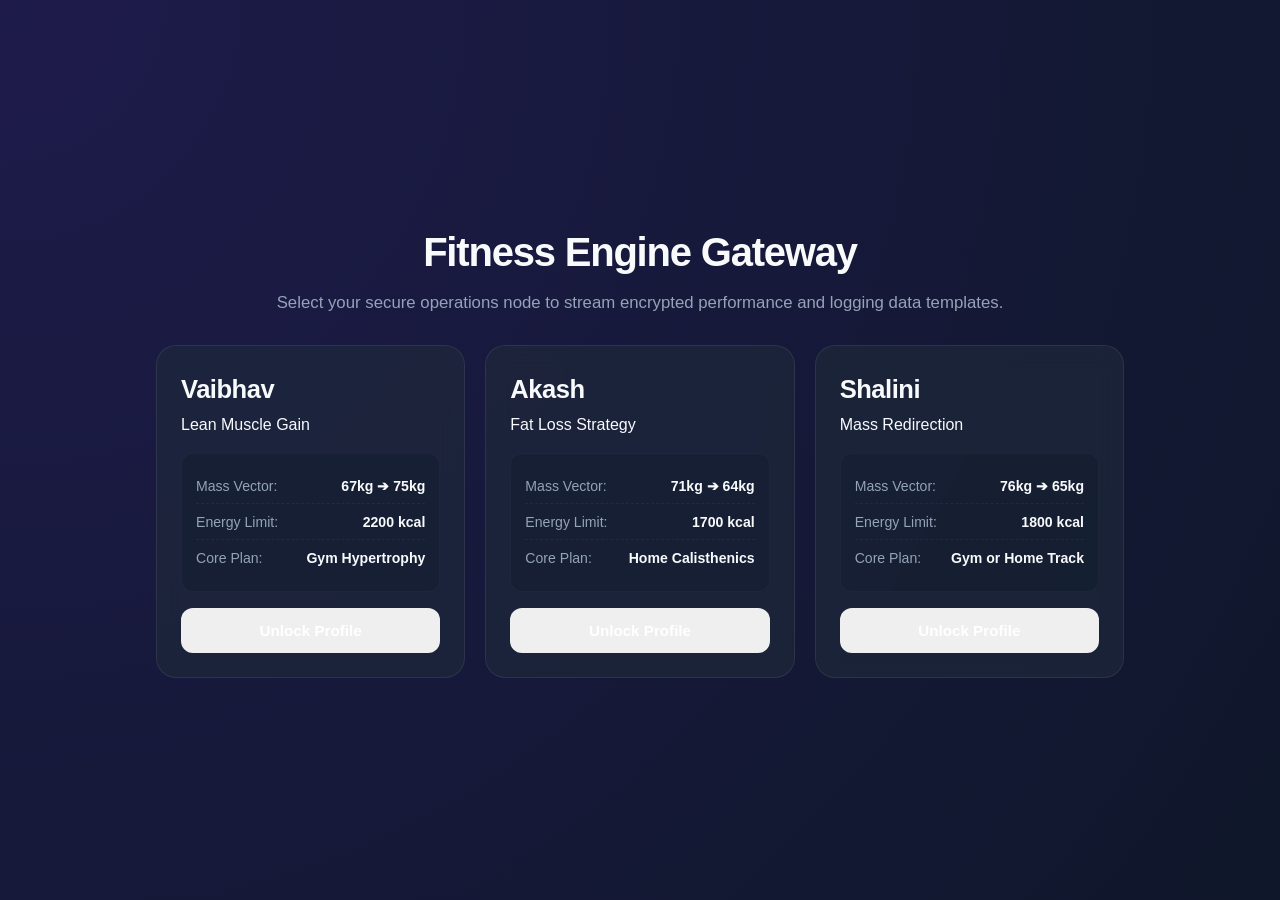
==== commit ad2b8784: "Revise dashboard for cost optimization and clarity Updated the dashboard header and various sections" ====
--- a/akash.html
+++ b/akash.html
@@ -173,22 +173,52 @@
                 <div class="card">
                     <h2>Log Progress Variables</h2>
                     <form id="metricsForm" onsubmit="handleLogSubmission(event)">
-                        <div class="form-grid"><div class="form-group"><label>Weight (kg)</label><input type="number" id="logWeight" step="0.05" required></div><div class="form-group"><label>Steps</label><input type="number" id="logSteps" required></div></div>
+                        <div class="form-grid">
+                            <div class="form-group"><label>Weight (kg)</label><input type="number" id="logWeight" step="0.05" required></div>
+                            <div class="form-group"><label>Steps</label><input type="number" id="logSteps" required></div>
+                            <div class="form-group"><label>Sleep Hours</label><input type="number" id="logSleep" step="0.5" required></div>
+                        </div>
+                        <div class="form-grid">
+                            <div class="form-group">
+                                <label>GI Comfort Status</label>
+                                <select id="logCondition">
+                                    <option value="1">Level 1 - Bowels Calm</option>
+                                    <option value="2">Level 2 - Minor Sensation</option>
+                                    <option value="3">Level 3 - GI Strain Warn</option>
+                                    <option value="4">Level 4 - Acute Flare-up</option>
+                                </select>
+                            </div>
+                        </div>
                         <button type="submit" class="btn-action">Commit Entry Logs</button>
                     </form>
                 </div>
                 <div class="card">
                     <h2>CSV Actions</h2>
-                    <button onclick="downloadCSVData()" class="btn-action btn-csv">Download Updated CSV</button>
-                    <button onclick="navigator.clipboard.writeText(userTrackingLogs.map(r=>Object.values(r).join(',')).join('\n')); alert('CSV content copied!');" style="background: #475569; margin-top: 10px;" class="btn-action">Copy Raw CSV Text</button>
-                                        <!-- PDF Generation Action Key -->
-                    <button onclick="window.print();" style="background: #475569; margin-top: 10px;" class="btn-action">Export PDF / Print Report</button>
+                    <div style="display:flex; flex-direction:column; gap:8px;">
+                        <button onclick="downloadCSVData()" class="btn-action btn-csv">Download Updated CSV</button>
+                        <button onclick="navigator.clipboard.writeText(userTrackingLogs.map(r=>Object.values(r).join(',')).join('\n')); alert('CSV content copied!');" class="btn-action" style="background: #475569;">Copy Raw CSV Text</button>
+                        <button onclick="window.print();" class="btn-action" style="background: #475569;">Export PDF / Print Report</button>
+                    </div>
                 </div>
             </div>
 
             <div class="card">
                 <h2>Historical Metrics Log Table</h2>
-                <div class="table-wrapper"><table><thead><tr><th>Date</th><th>Weight</th><th>Steps</th><th>GI Comfort Status</th></tr></thead><tbody id="trackerTableRows"></tbody></table></div>
+                <div class="table-wrapper">
+                    <table>
+                        <thead>
+                            <tr>
+                                <th>Date</th>
+                                <th>Weight</th>
+                                <th>Net Progress</th>
+                                <th>Steps</th>
+                                <th>Sleep Volume</th>
+                                <th>GI Comfort Status</th>
+                            </tr>
+                        </thead>
+                        <tbody id="trackerTableRows"></tbody>
+                    </table>
+                </div>
             </div>
             
             <div class="card">
@@ -228,24 +258,34 @@
         function loadInitialTrackingData() {
             const cache = localStorage.getItem('akash_fitness_logs');
             if(cache) { userTrackingLogs = JSON.parse(cache); } 
-            else { userTrackingLogs = [{ date: "2026-07-15", weight: 71.0, steps: 3000 }]; }
+            else { userTrackingLogs = [{ date: "2026-07-15", weight: 71.0, steps: 3000, sleep: 8.0, condition: "1" }]; }
             renderTrackingTable();
         }
         function handleLogSubmission(event) {
             event.preventDefault();
-            const entry = { date: new Date().toISOString().split('T')[0], weight: parseFloat(document.getElementById('logWeight').value), steps: parseInt(document.getElementById('logSteps').value) };
+            const entry = { 
+                date: new Date().toISOString().split('T')[0], 
+                weight: parseFloat(document.getElementById('logWeight').value), 
+                steps: parseInt(document.getElementById('logSteps').value),
+                sleep: parseFloat(document.getElementById('logSleep').value),
+                condition: document.getElementById('logCondition').value
+            };
+            userTrackingLogs = userTrackingLogs.filter(item => item.date !== entry.date);
             userTrackingLogs.push(entry); localStorage.setItem('akash_fitness_logs', JSON.stringify(userTrackingLogs));
             renderTrackingTable();
         }
         function renderTrackingTable() {
             const targetBody = document.getElementById('trackerTableRows'); targetBody.innerHTML = "";
             userTrackingLogs.forEach(entry => {
-                targetBody.innerHTML += `<tr><td><strong>${entry.date}</strong></td><td>${entry.weight} kg</td><td>${entry.steps}</td><td><span style="color:#10b981;">Pelvic Safe</span></td></tr>`;
+                const diff = (entry.weight - BASELINE_MASS).toFixed(2);
+                const color = diff <= 0 ? '#10b981' : '#ef4444';
+                let status = entry.condition == "1" ? "Bowel Calm" : entry.condition == "2" ? "Minor Sensation" : entry.condition == "3" ? "GI Strained" : "Acute Flare";
+                targetBody.innerHTML += `<tr><td><strong>${entry.date}</strong></td><td>${entry.weight.toFixed(2)} kg</td><td style="color:${color};font-weight:700;">${diff} kg</td><td>${entry.steps.toLocaleString()}</td><td>${entry.sleep || 8} Hrs</td><td><span style="font-weight:600;">${status}</span></td></tr>`;
             });
         }
         function downloadCSVData() {
-            let csvContent = "data:text/csv;charset=utf-8,Date,Weight_kg,Steps\n";
-            userTrackingLogs.forEach(r => { csvContent += `${r.date},${r.weight},${r.steps}\n`; });
+            let csvContent = "data:text/csv;charset=utf-8,Date,Weight_kg,Steps,Sleep_Hours,GI_Level\n";
+            userTrackingLogs.forEach(r => { csvContent += `${r.date},${r.weight},${r.steps},${r.sleep || 8},${r.condition || 1}\n`; });
             const anchor = document.createElement("a"); anchor.setAttribute("href", encodeURI(csvContent)); anchor.setAttribute("download", "akash_data.csv"); anchor.click();
         }
     </script>
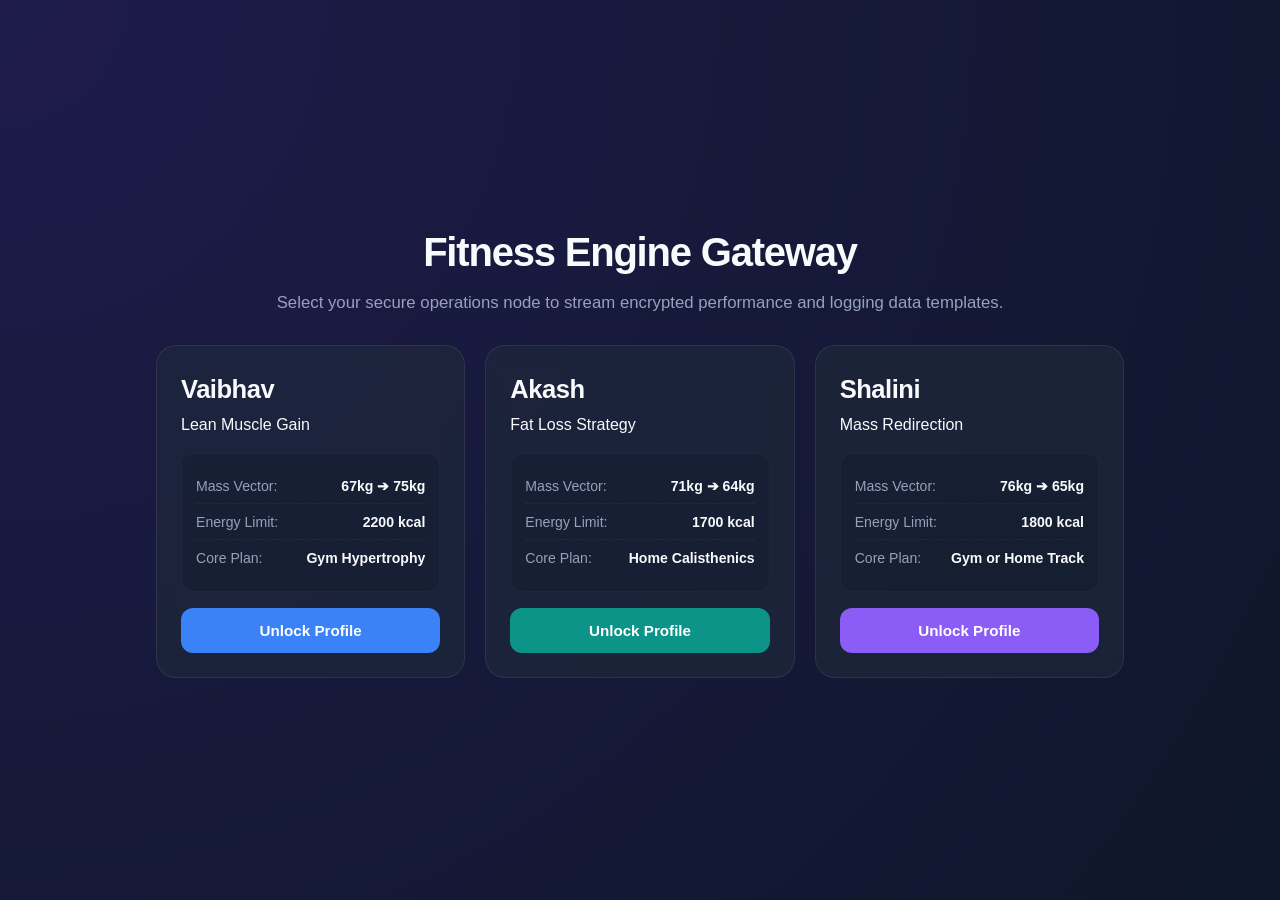
==== commit 2f77dd13: "Update alert box styles and table headers in akash.html" ====
--- a/akash.html
+++ b/akash.html
@@ -78,7 +78,7 @@
         <div id="page-workout" class="dashboard-page">
             <div class="card">
                 <h2>Phase A: Strict Intra-Abdominal Pressure Filter (Essential Guard Rules)</h2>
-                <div class="alert-box danger">
+                <div class="alert-box danger" style="background-color: #451a03; border-left: 4px solid #f97316; color: #ffedd5;">
                     <strong>Anti-Straining Breathing Protocol (Piles Protection):</strong> Never hold your breath or push down into your pelvic floor when an exercise gets tough. Always keep your mouth slightly open and <strong>exhale through pursed lips during the hardest phase of a movement</strong>. If you feel internal pressure building up in your lower abdomen, stop the set immediately.
                 </div>
             </div>
@@ -196,7 +196,7 @@
                     <h2>CSV Actions</h2>
                     <div style="display:flex; flex-direction:column; gap:8px;">
                         <button onclick="downloadCSVData()" class="btn-action btn-csv">Download Updated CSV</button>
-                        <button onclick="navigator.clipboard.writeText(userTrackingLogs.map(r=>Object.values(r).join(',')).join('\n')); alert('CSV content copied!');" class="btn-action" style="background: #475569;">Copy Raw CSV Text</button>
+                        <button onclick="navigator.clipboard.writeText(userTrackingLogs.map(r=>Object.values(r).join(',')).join('\n')); alert('CSV content copied!');" style="background: #475569;" class="btn-action">Copy Raw CSV Text</button>
                         <button onclick="window.print();" class="btn-action" style="background: #475569;">Export PDF / Print Report</button>
                     </div>
                 </div>
@@ -208,10 +208,10 @@
                     <table>
                         <thead>
                             <tr>
-                                <th>Date</th>
-                                <th>Weight</th>
+                                <th>Date Logged</th>
+                                <th>Body Weight</th>
                                 <th>Net Progress</th>
-                                <th>Steps</th>
+                                <th>Daily Steps</th>
                                 <th>Sleep Volume</th>
                                 <th>GI Comfort Status</th>
                             </tr>
--- a/style.css
+++ b/style.css
@@ -70,7 +70,7 @@
 
 .portal-grid {
     display: grid;
-    grid-template-columns: repeat(auto-fit, minmax(300px, 1fr));
+    grid-template-columns: repeat(auto-fit, minmax(290px, 1fr));
     gap: 20px;
     margin-top: 30px;
 }
@@ -95,7 +95,11 @@
 .card-specs p:last-child { border-bottom: none; padding-bottom: 0; }
 .card-specs span { color: var(--text-light); font-weight: 600; }
 
-.btn-auth-trigger { width: 100%; border: none; padding: 14px; border-radius: 12px; font-weight: 700; font-size: 0.95rem; cursor: pointer; color: white; transition: background 0.2s; text-align: center; }
+.btn-auth-trigger { width: 100%; border: none; padding: 14px; border-radius: 12px; font-weight: 700; font-size: 0.95rem; cursor: pointer; color: white; transition: opacity 0.2s; text-align: center; }
+.btn-gain { background: #3b82f6 !important; }
+.btn-loss { background: #0d9488 !important; }
+.btn-shalini { background: #8b5cf6 !important; }
+.btn-auth-trigger:hover { opacity: 0.9; }
 
 /* Dashboard Pages layout */
 .dashboard-header { background: var(--header-gradient); padding: 20px; border-radius: 16px; border: 1px solid var(--border); margin-bottom: 16px; display: flex; justify-content: space-between; align-items: center; flex-wrap: wrap; gap: 16px; }
@@ -118,21 +122,21 @@
 
 /* Data Tables Scroll Container */
 .table-wrapper { overflow-x: auto; border-radius: 10px; border: 1px solid var(--border); margin: 12px 0; -webkit-overflow-scrolling: touch; }
-table { width: 100%; border-collapse: collapse; text-align: left; font-size: 0.85rem; min-width: 500px; }
+table { width: 100%; border-collapse: collapse; text-align: left; font-size: 0.85rem; min-width: 600px; }
 th, td { padding: 10px 12px; border-bottom: 1px solid var(--border); white-space: normal; }
 th { background: var(--table-th-bg); color: var(--table-th-text); font-weight: 600; text-transform: uppercase; font-size: 0.7rem; letter-spacing: 0.03em; }
 
 .alert-box { padding: 12px; border-radius: 10px; font-size: 0.85rem; margin: 12px 0; }
-.form-grid { display: grid; grid-template-columns: repeat(auto-fit, minmax(120px, 1fr)); gap: 10px; margin-bottom: 12px; }
+.form-grid { display: grid; grid-template-columns: repeat(auto-fit, minmax(130px, 1fr)); gap: 10px; margin-bottom: 12px; }
 .form-group { display: flex; flex-direction: column; gap: 4px; }
 .form-group label { font-size: 0.75rem; color: var(--text-muted); }
-.form-group input, .form-group select { background: var(--bg-main); border: 1px solid var(--border); padding: 8px 10px; border-radius: 6px; color: var(--text-light); font-size: 0.85rem; -webkit-appearance: none; }
+.form-group input, .form-group select { background: var(--bg-main); border: 1px solid var(--border); padding: 8px 10px; border-radius: 6px; color: var(--text-light); font-size: 0.85rem; }
 
 .btn-action { background: var(--primary); color: white; border: none; padding: 10px 16px; font-weight: 600; border-radius: 6px; cursor: pointer; font-size: 0.85rem; text-align: center; }
 .btn-action.btn-csv { background: var(--accent-success); }
 .back-portal-link { display: inline-block; margin-bottom: 12px; color: var(--text-muted); text-decoration: none; font-size: 0.85rem; }
 
-/* Modal Styles */
+/* Modal Architecture Styles */
 .modal-overlay { display: none; position: fixed; top: 0; left: 0; width: 100%; height: 100%; background: rgba(15, 23, 42, 0.8); backdrop-filter: blur(8px); -webkit-backdrop-filter: blur(8px); align-items: center; justify-content: center; z-index: 999; padding: 16px; box-sizing: border-box; }
 .modal-overlay.active { display: flex; }
 .modal-window { background: #1e293b; border: 1px solid var(--border); padding: 24px; border-radius: 20px; max-width: 360px; width: 100%; text-align: center; box-shadow: 0 20px 25px -5px rgba(0,0,0,0.5); box-sizing: border-box; }
@@ -148,88 +152,14 @@
     .stat-pill { min-width: 0; padding: 4px; }
 }
 
-/* ==========================================================================
-   🖨️ NATIVE PRINT & PDF GENERATION FRAMEWORK LAYOUTS
-   ========================================================================== */
 @media print {
-    /* Reset entire document surface mechanics for crisp ink tracking */
-    body {
-        background: #ffffff !important;
-        color: #000000 !important;
-        font-size: 11pt !important;
-    }
-
-    .container {
-        max-width: 100% !important;
-        padding: 0 !important;
-        margin: 0 !important;
-    }
-
-    /* Strip non-document elements like navigation menus and input boxes */
-    .back-portal-link,
-    .tab-navigation,
-    #metricsForm,
-    .card:has(#metricsForm),
-    .btn-action,
-    .btn-csv {
-        display: none !important;
-    }
-
-    /* Force all layout pages to become visible simultaneously for print streaming */
-    .dashboard-page {
-        display: block !important;
-        opacity: 1 !important;
-        page-break-after: auto !important;
-    }
-
-    /* Structure individual profile card components into clean blocks */
-    .card {
-        background: #ffffff !important;
-        border: 1px solid #000000 !important;
-        color: #000000 !important;
-        box-shadow: none !important;
-        padding: 12px !important;
-        margin-bottom: 20px !important;
-        page-break-inside: avoid !important;
-    }
-
-    .card h2 {
-        color: #000000 !important;
-        border-bottom: 2px solid #000000 !important;
-        margin-bottom: 10px !important;
-        font-size: 14pt !important;
-    }
-
-    /* Force tables to display clean borders instead of transparency layers */
-    .table-wrapper {
-        border: 1px solid #000000 !important;
-        overflow: visible !important;
-    }
-
-    table {
-        width: 100% !important;
-        min-width: 100% !important;
-        border-collapse: collapse !important;
-    }
-
-    th, td {
-        border: 1px solid #000000 !important;
-        color: #000000 !important;
-        padding: 8px !important;
-        font-size: 10pt !important;
-        background: transparent !important;
-    }
-
-    th {
-        font-weight: bold !important;
-        text-transform: uppercase !important;
-    }
-
-    /* Color alerts are simplified into clean semantic text blocks */
-    .alert-box {
-        background: #f8fafc !important;
-        border: 1px solid #000000 !important;
-        color: #000000 !important;
-        padding: 10px !important;
-    }
+    body { background: #ffffff !important; color: #000000 !important; font-size: 11pt !important; }
+    .container { max-width: 100% !important; padding: 0 !important; margin: 0 !important; }
+    .back-portal-link, .tab-navigation, #metricsForm, .card:has(#metricsForm), .btn-action, .btn-csv { display: none !important; }
+    .dashboard-page { display: block !important; opacity: 1 !important; page-break-after: auto !important; }
+    .card { background: #ffffff !important; border: 1px solid #000000 !important; color: #000000 !important; box-shadow: none !important; padding: 12px !important; margin-bottom: 20px !important; page-break-inside: avoid !important; }
+    .card h2 { color: #000000 !important; border-bottom: 2px solid #000000 !important; margin-bottom: 10px !important; font-size: 14pt !important; }
+    .table-wrapper { border: 1px solid #000000 !important; overflow: visible !important; }
+    table { width: 100% !important; min-width: 100% !important; border-collapse: collapse !important; }
+    th, td { border: 1px solid #000000 !important; color: #000000 !important; padding: 8px !important; font-size: 10pt !important; background: transparent !important; }
 }
